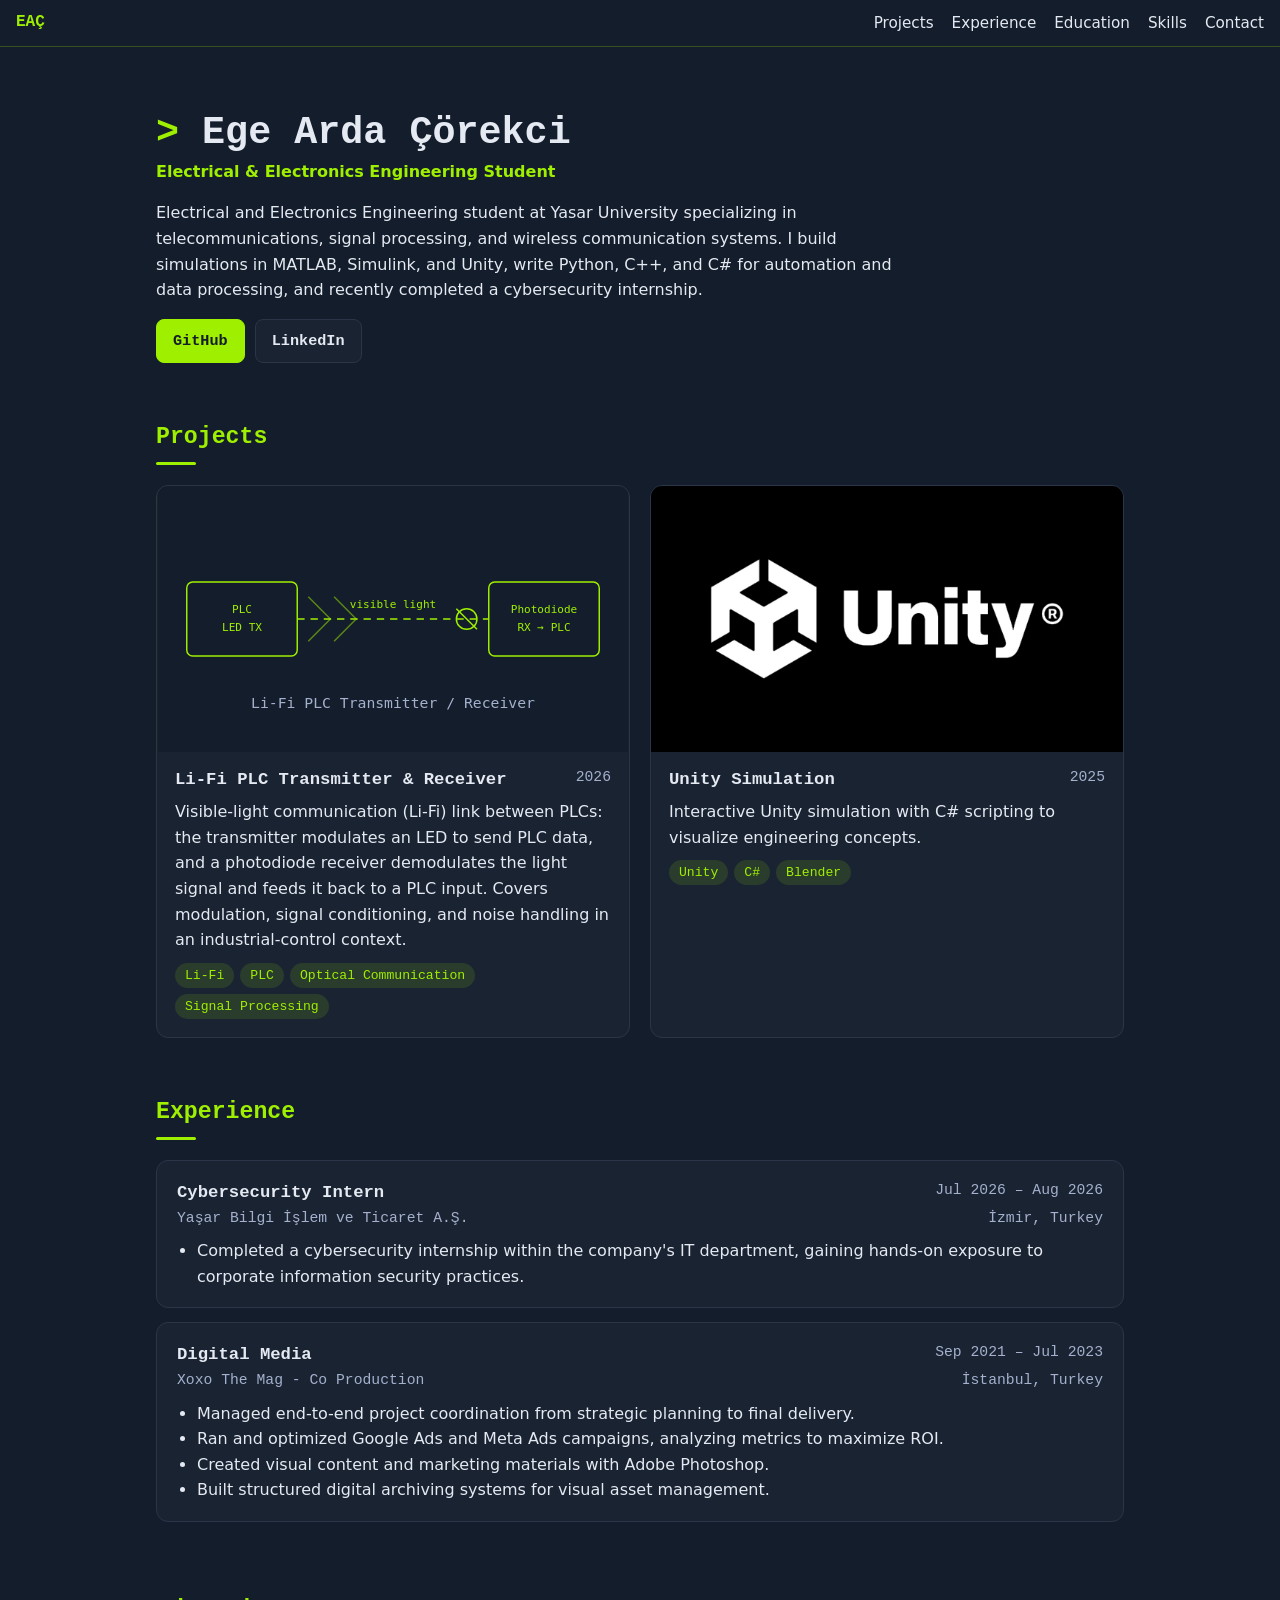
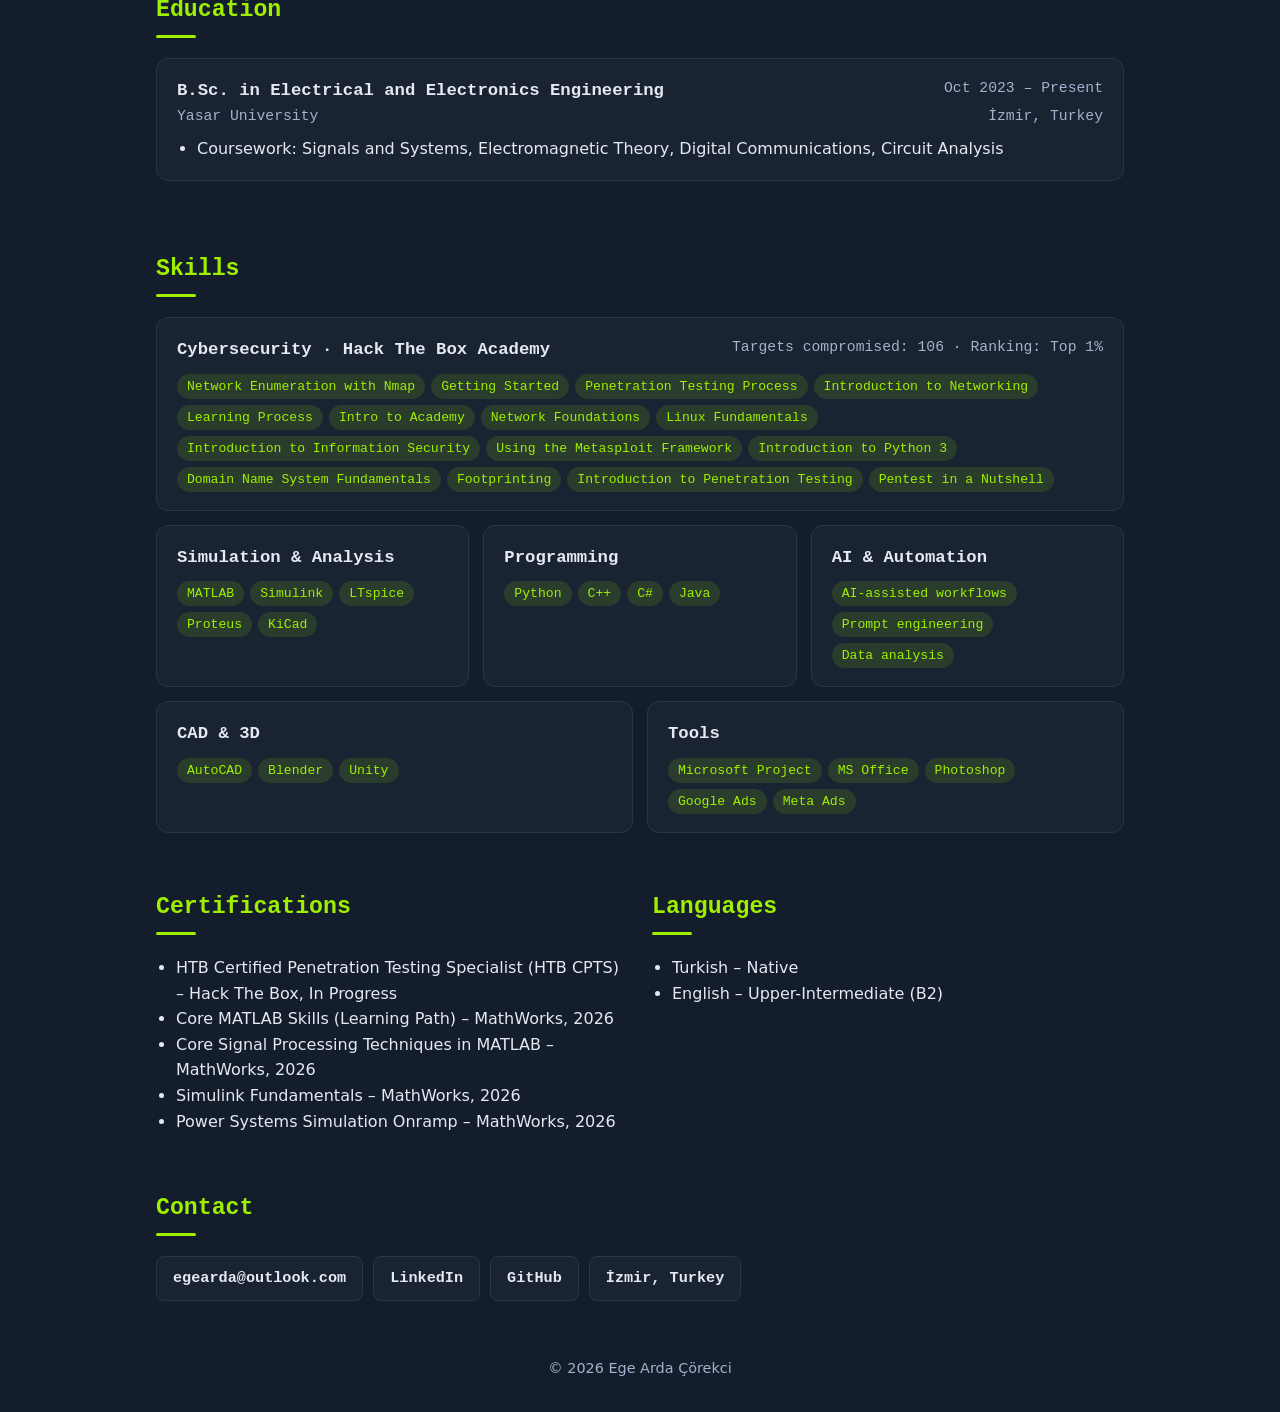
==== index.html @ 4c841ed8 "Update HTB stats Co-Authored-By: Claude Opus 5.5 <noreply@anthropic.com>" ====
<!doctype html>
<html lang="en">
<head>
  <meta charset="utf-8">
  <meta name="viewport" content="width=device-width, initial-scale=1">
  <title>Ege Arda Çörekci</title>
  <meta name="description" content="Ege Arda Çörekci – Electrical & Electronics Engineering student. Education, experience, skills and project portfolio.">
  <link rel="stylesheet" href="style.css?v=6">
</head>
<body>
  <header class="nav">
    <a class="brand" href="#top">EAÇ</a>
    <nav>
      <a href="#projects">Projects</a>
      <a href="#experience">Experience</a>
      <a href="#education">Education</a>
      <a href="#skills">Skills</a>
      <a href="#contact">Contact</a>
    </nav>
  </header>

  <main id="top">
    <section class="hero">
      <div>
        <h1 id="name"></h1>
        <p class="subtitle" id="title"></p>
        <p id="summary"></p>
        <div class="actions" id="actions"></div>
      </div>
    </section>

    <section id="projects"><h2>Projects</h2><div class="grid" id="projects-list"></div></section>
    <section id="experience"><h2>Experience</h2><div id="experience-list"></div></section>
    <section id="education"><h2>Education</h2><div id="education-list"></div></section>
    <section id="skills"><h2>Skills</h2><div class="skills" id="skills-list"></div></section>
    <section id="extra">
      <div class="two">
        <div><h2>Certifications</h2><ul id="cert-list"></ul></div>
        <div><h2>Languages</h2><ul id="lang-list"></ul></div>
      </div>
    </section>
    <section id="contact"><h2>Contact</h2><div id="contact-list" class="contact"></div></section>
  </main>

  <footer>© <span id="year"></span> Ege Arda Çörekci</footer>

  <div class="lightbox" id="lightbox" hidden>
    <button aria-label="Close">×</button>
    <img alt="">
  </div>

  <script src="data.js?v=6"></script>
  <script src="main.js?v=6"></script>
</body>
</html>
---- style.css ----
/* Hack The Box inspired palette */
:root {
  --bg: #141d2b; --surface: #1a2332; --text: #e4e9f2; --muted: #a4b1cd;
  --accent: #9fef00; --accent-soft: rgba(159, 239, 0, .12); --border: #2a3547;
  --red: #ff3e3e; --on-accent: #141d2b;
  --mono: "Fira Code", "Cascadia Code", Consolas, monospace;
  color-scheme: dark;
}
h1, h2, h3, .brand, .btn, .tag, .meta { font-family: var(--mono); }
::selection { background: var(--accent); color: var(--on-accent); }
.card:hover { border-color: rgba(159, 239, 0, .45); }
.hero h1::before { content: "> "; color: var(--accent); }

.stats { display: flex; flex-wrap: wrap; gap: 8px; margin-bottom: 16px; }
.modules { display: grid; grid-template-columns: repeat(auto-fit, minmax(290px, 1fr)); gap: 12px; }
.module { margin: 0; padding: 14px 16px; }
.module h3 { font-size: .95rem; }
.tag.off { background: rgba(255, 62, 62, .12); color: var(--red); }
.bar { height: 6px; background: var(--bg); border-radius: 3px; margin: 12px 0 6px; overflow: hidden; }
.bar span { display: block; height: 100%; background: var(--accent); border-radius: 3px; }
* { box-sizing: border-box; }
html { scroll-behavior: smooth; }
body { margin: 0; background: var(--bg); color: var(--text);
  font: 16px/1.6 system-ui, -apple-system, "Segoe UI", Roboto, sans-serif; }
a { color: var(--accent); }
main { max-width: 1000px; margin: 0 auto; padding: 0 16px; }
section { padding: 48px 0 8px; scroll-margin-top: 56px; }
h2 { font-size: 1.45rem; margin: 0 0 20px; }
h2::after { content: ""; display: block; width: 40px; height: 3px; background: var(--accent); margin-top: 6px; border-radius: 2px; }
h3 { margin: 0; font-size: 1.08rem; }

.nav { position: sticky; top: 0; z-index: 10; display: flex; align-items: center; justify-content: space-between;
  gap: 16px; padding: 10px 16px; background: var(--bg); border-bottom: 1px solid var(--border); }
.brand { font-weight: 800; text-decoration: none; }
.nav nav { display: flex; gap: 18px; overflow-x: auto; }
.nav nav a { color: var(--text); text-decoration: none; font-size: .95rem; white-space: nowrap; }
.nav nav a:hover { color: var(--accent); }

.hero { display: flex; gap: 32px; align-items: center; padding-top: 56px; }
.hero h1 { margin: 0; font-size: 2.4rem; line-height: 1.15; }
.subtitle { color: var(--accent); font-weight: 600; margin: 4px 0 10px; }
.actions { display: flex; flex-wrap: wrap; gap: 10px; margin-top: 16px; }
.btn { padding: 9px 16px; border-radius: 8px; border: 1px solid var(--border); background: var(--surface);
  color: var(--text); text-decoration: none; font-weight: 600; font-size: .95rem; }
.btn:hover { border-color: var(--accent); }
.btn.primary { background: var(--accent); border-color: var(--accent); color: var(--on-accent); }

.card { background: var(--surface); border: 1px solid var(--border); border-radius: 12px; padding: 18px 20px; margin-bottom: 14px; }
.row { display: flex; justify-content: space-between; gap: 4px 12px; flex-wrap: wrap; }
.meta { color: var(--muted); font-size: .92rem; }
.card ul { margin: 8px 0 0; padding-left: 20px; }

.grid { display: grid; grid-template-columns: repeat(auto-fit, minmax(290px, 1fr)); gap: 20px; }
.project { padding: 0; overflow: hidden; display: flex; flex-direction: column; margin: 0; }
.project .body { padding: 14px 18px 18px; }
.project p { margin: 6px 0 0; }
.cover { width: 100%; aspect-ratio: 16/9; object-fit: cover; display: block; cursor: zoom-in; background: var(--accent-soft); }
.thumbs { display: flex; gap: 6px; padding: 6px 6px 0; overflow-x: auto; }
.thumbs img { width: 64px; height: 40px; object-fit: cover; border-radius: 4px; cursor: zoom-in; }
.video { position: relative; aspect-ratio: 16/9; background: #000; cursor: pointer; border: 0; padding: 0; width: 100%; display: block; }
.video img { width: 100%; height: 100%; object-fit: cover; opacity: .85; }
.video span { position: absolute; inset: 0; display: grid; place-items: center; color: #fff; font-size: 3rem; }
.video iframe { position: absolute; inset: 0; width: 100%; height: 100%; border: 0; }

.tags { display: flex; flex-wrap: wrap; gap: 6px; margin-top: 10px; }
.tag { background: var(--accent-soft); color: var(--accent); padding: 2px 10px; border-radius: 999px; font-size: .82rem; }
.skills { display: flex; flex-wrap: wrap; gap: 14px; }
.skills .card { flex: 1 1 260px; }
.skills .card { margin: 0; }

.two { display: grid; grid-template-columns: 1fr 1fr; gap: 24px; }
.two ul { margin: 0; padding-left: 20px; }
.contact { display: flex; flex-wrap: wrap; gap: 10px; }

.lightbox { position: fixed; inset: 0; background: rgba(0,0,0,.9); display: grid; place-items: center; z-index: 50; }
.lightbox[hidden] { display: none; }
.lightbox img { max-width: 92vw; max-height: 88vh; border-radius: 6px; }
.lightbox button { position: absolute; top: 10px; right: 18px; font-size: 2.4rem; background: none; border: 0; color: #fff; cursor: pointer; }

footer { text-align: center; color: var(--muted); padding: 48px 16px 32px; font-size: .9rem; }

@media (max-width: 700px) {
  .hero { flex-direction: column; text-align: center; padding-top: 32px; }
  .actions { justify-content: center; }
  .hero h1 { font-size: 1.9rem; }
  .two { grid-template-columns: 1fr; }
  .brand { display: none; }
}

/* Skills: Hack The Box card spans the full row */
.skills .wide { flex-basis: 100%; }
.tag.done { background: var(--accent); color: var(--on-accent); font-weight: 600; }
.hero { padding-top: 64px; }
.hero > div { max-width: 760px; }
h2 { color: var(--accent); }
.nav { border-bottom-color: rgba(159, 239, 0, .25); }
.nav nav a:hover, .brand { color: var(--accent); }
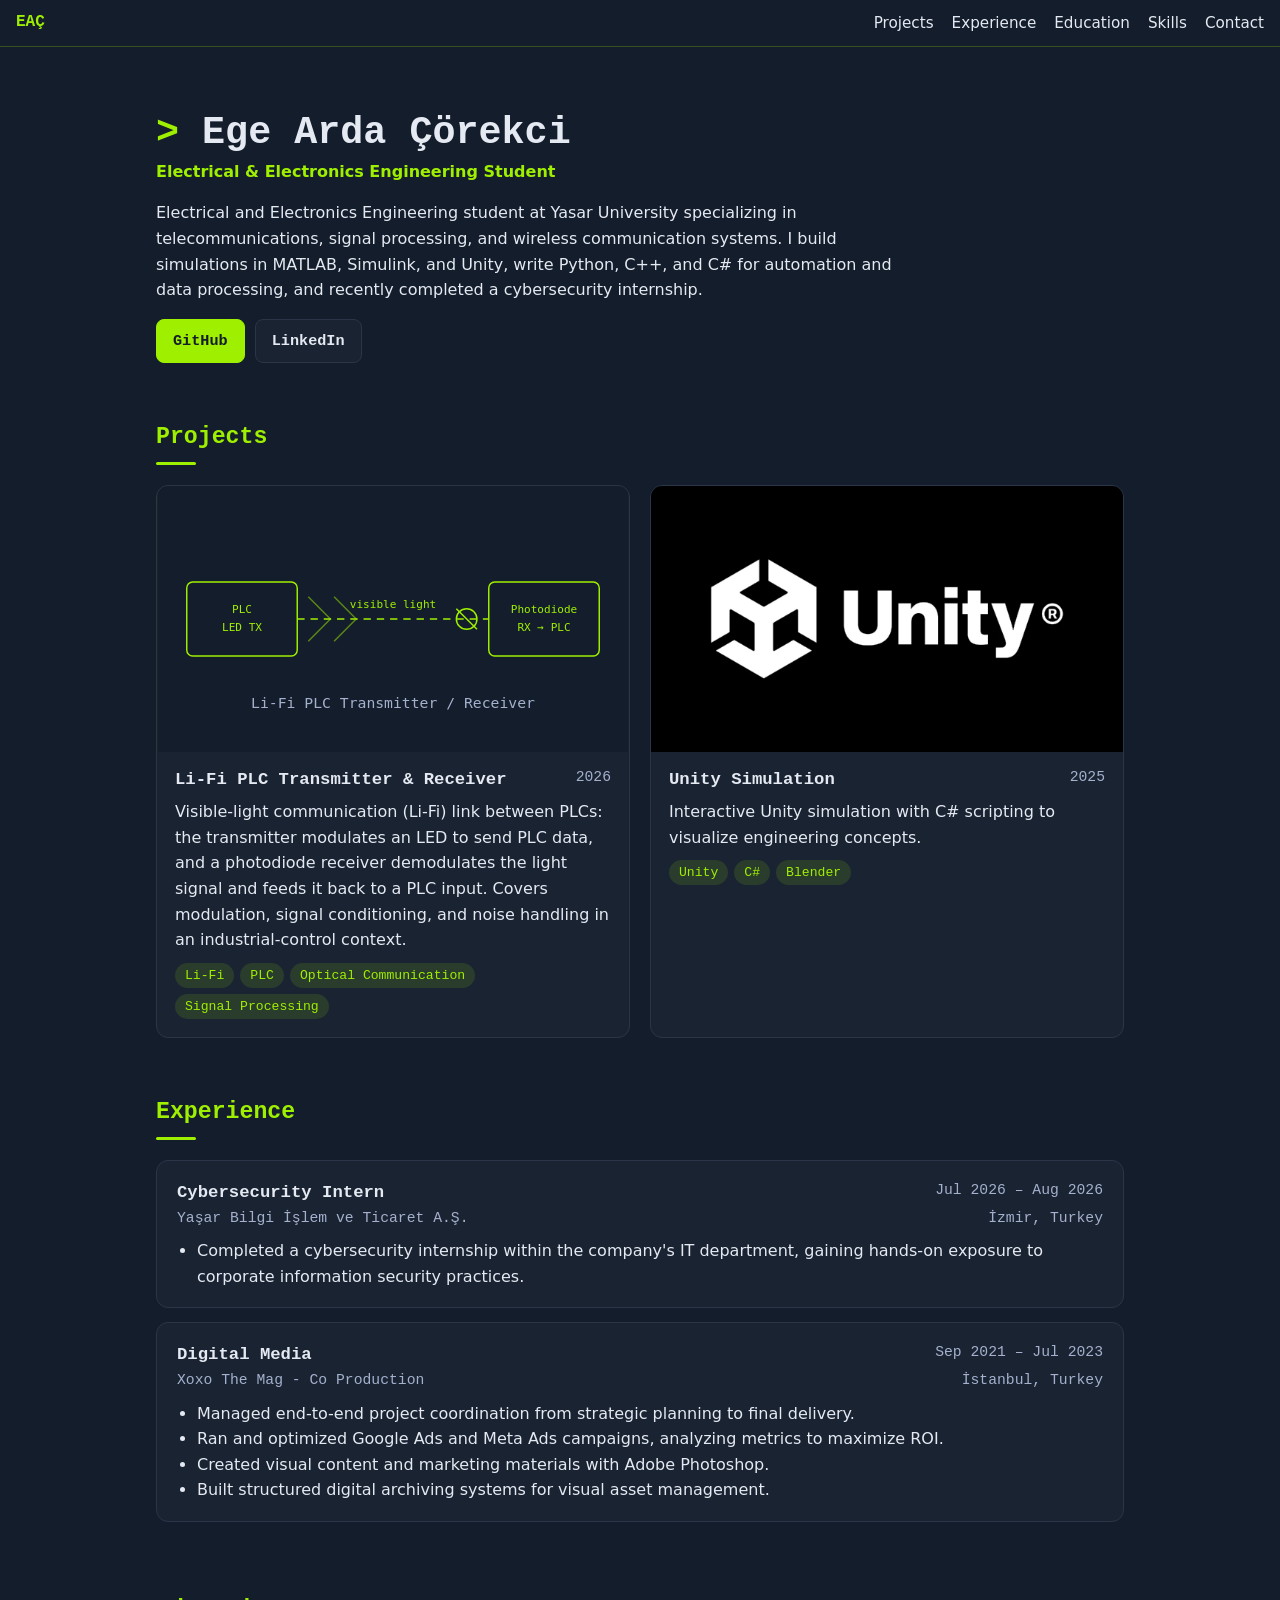
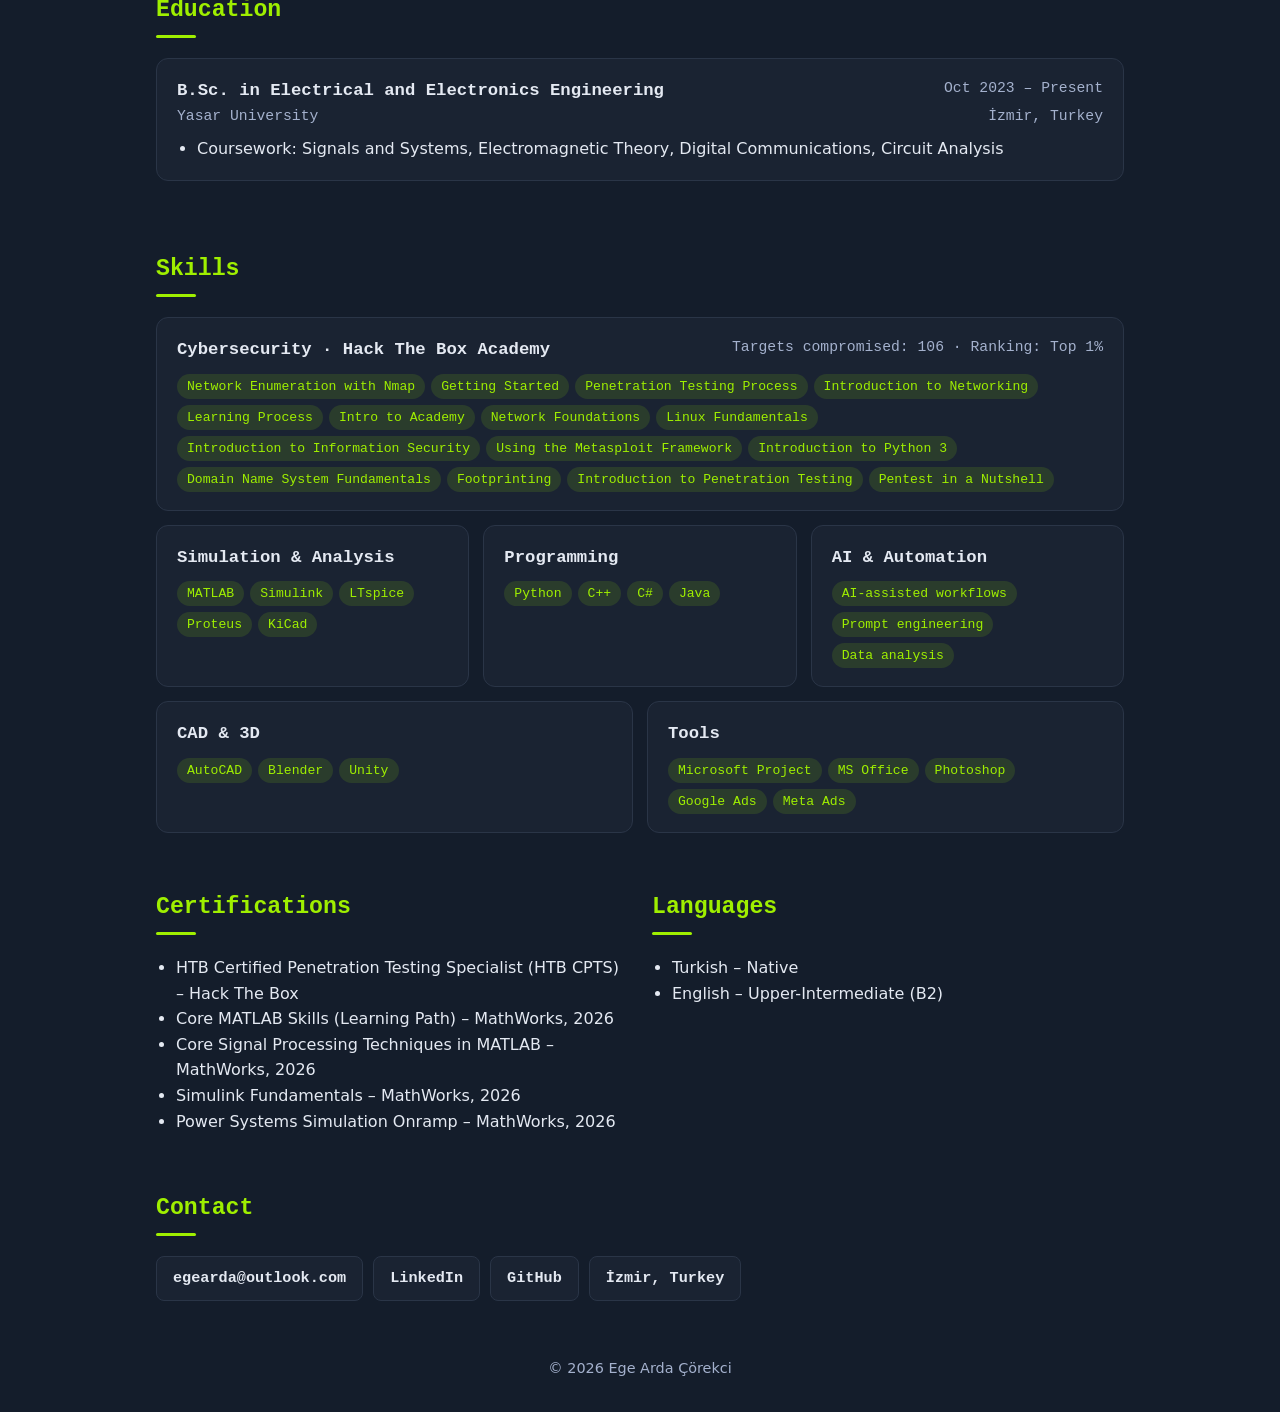
==== commit b688a803: "Remove 'In Progress' from HTB CPTS Co-Authored-By: Claude Opus 5.5 <noreply@anthropic.com>" ====
--- a/index.html
+++ b/index.html
@@ -5,7 +5,7 @@
   <meta name="viewport" content="width=device-width, initial-scale=1">
   <title>Ege Arda Çörekci</title>
   <meta name="description" content="Ege Arda Çörekci – Electrical & Electronics Engineering student. Education, experience, skills and project portfolio.">
-  <link rel="stylesheet" href="style.css?v=6">
+  <link rel="stylesheet" href="style.css?v=7">
 </head>
 <body>
   <header class="nav">
@@ -49,7 +49,7 @@
     <img alt="">
   </div>
 
-  <script src="data.js?v=6"></script>
-  <script src="main.js?v=6"></script>
+  <script src="data.js?v=7"></script>
+  <script src="main.js?v=7"></script>
 </body>
 </html>
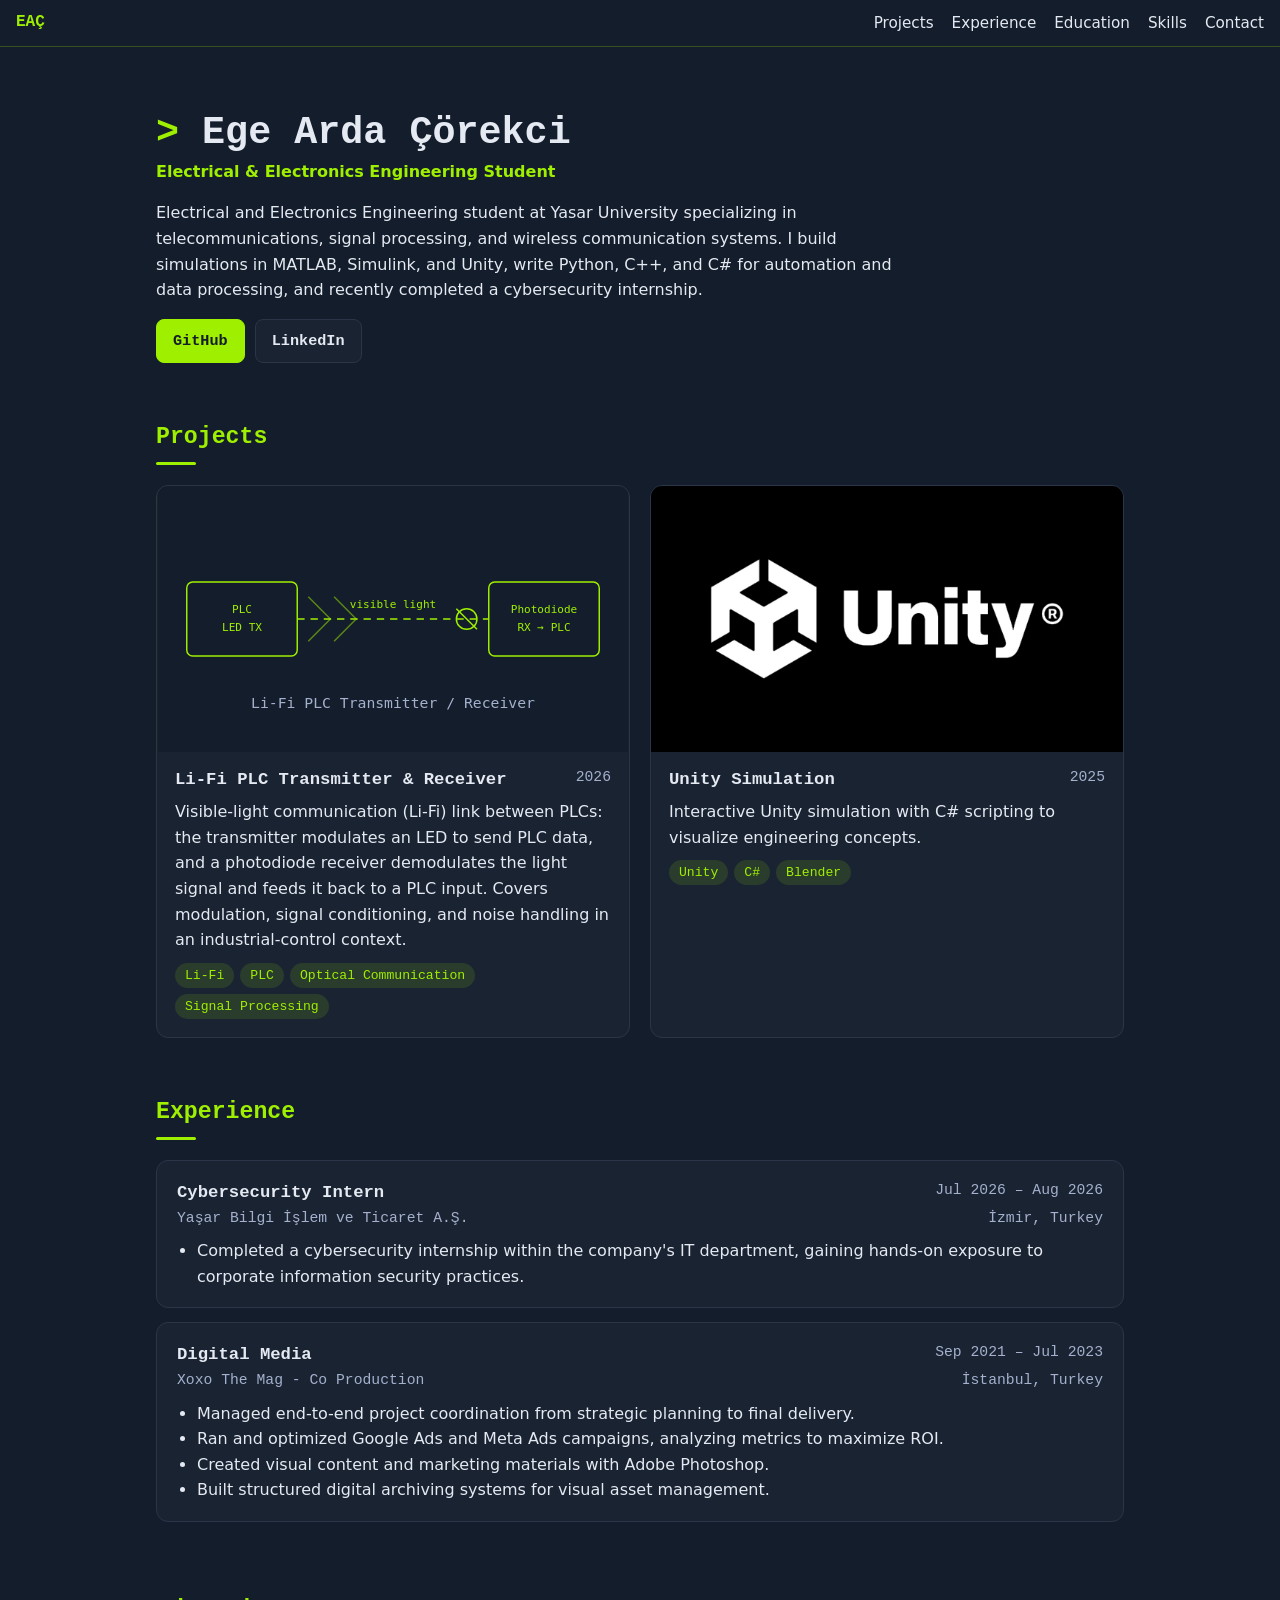
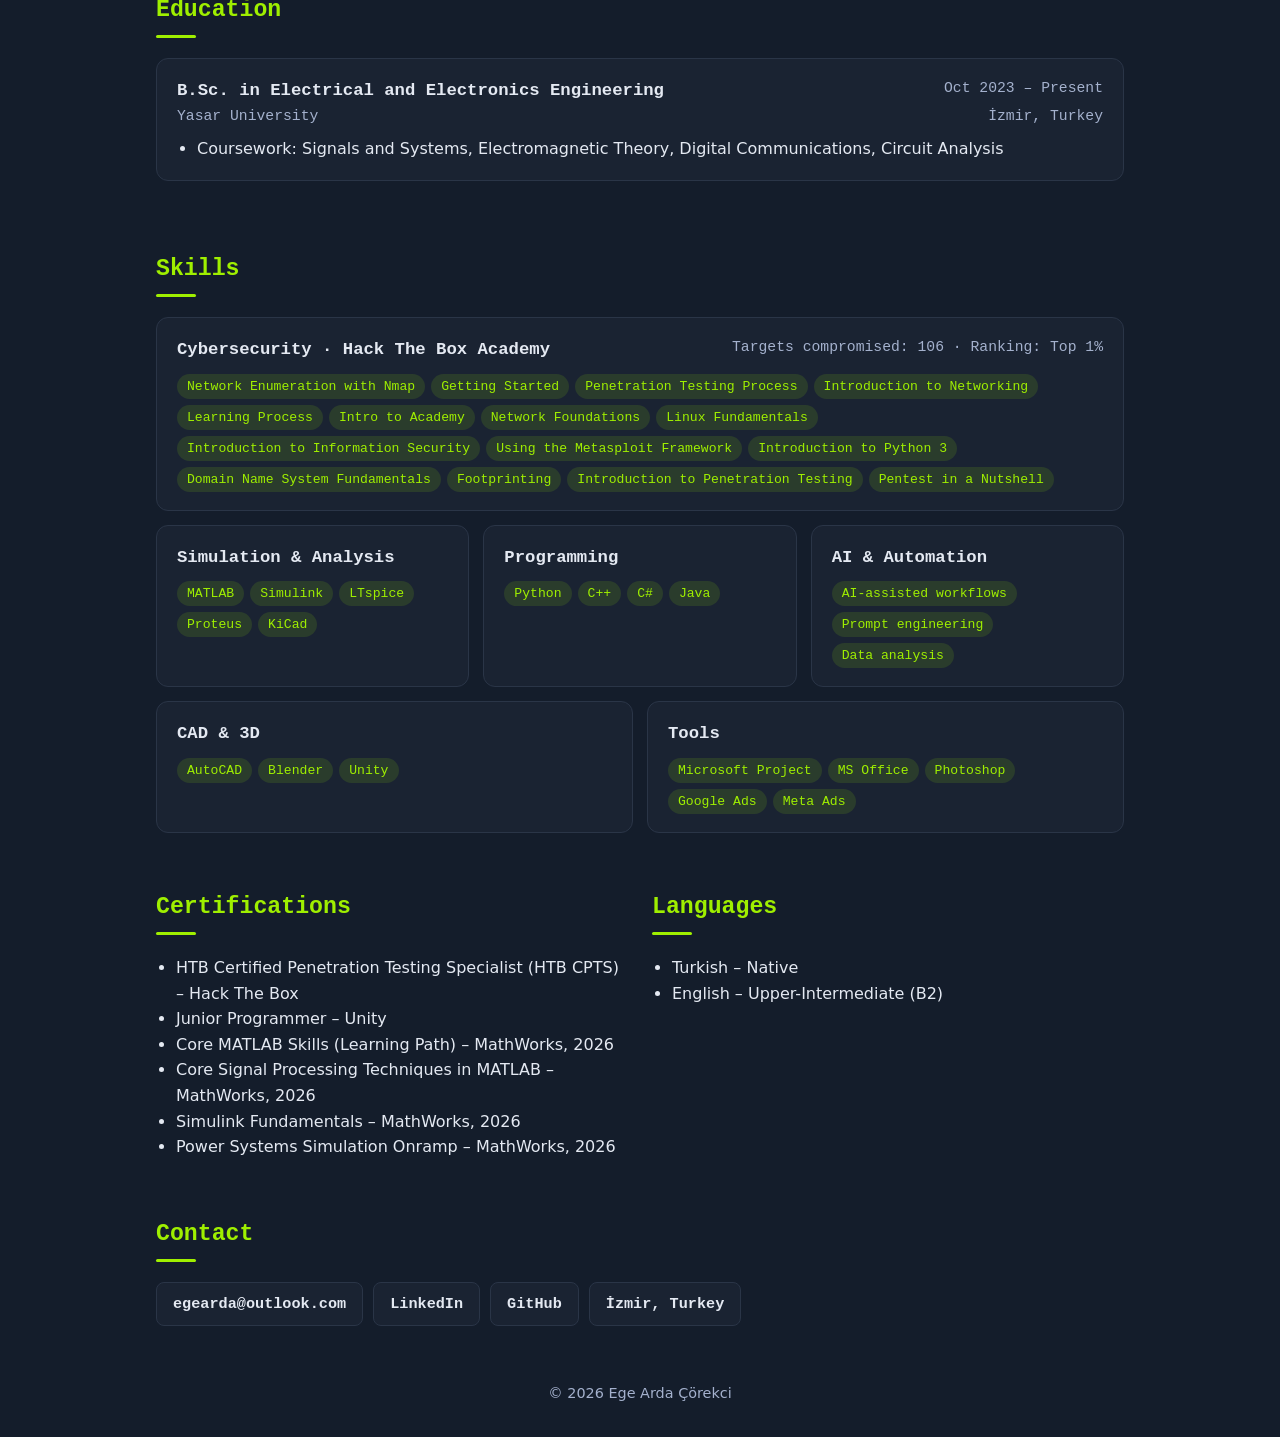
==== commit 34ba16e9: "Add Unity Junior Programmer certification Co-Authored-By: Claude Opus 5.5 <noreply@anthropic.com>" ====
--- a/index.html
+++ b/index.html
@@ -5,7 +5,7 @@
   <meta name="viewport" content="width=device-width, initial-scale=1">
   <title>Ege Arda Çörekci</title>
   <meta name="description" content="Ege Arda Çörekci – Electrical & Electronics Engineering student. Education, experience, skills and project portfolio.">
-  <link rel="stylesheet" href="style.css?v=7">
+  <link rel="stylesheet" href="style.css?v=8">
 </head>
 <body>
   <header class="nav">
@@ -49,7 +49,7 @@
     <img alt="">
   </div>
 
-  <script src="data.js?v=7"></script>
-  <script src="main.js?v=7"></script>
+  <script src="data.js?v=8"></script>
+  <script src="main.js?v=8"></script>
 </body>
 </html>
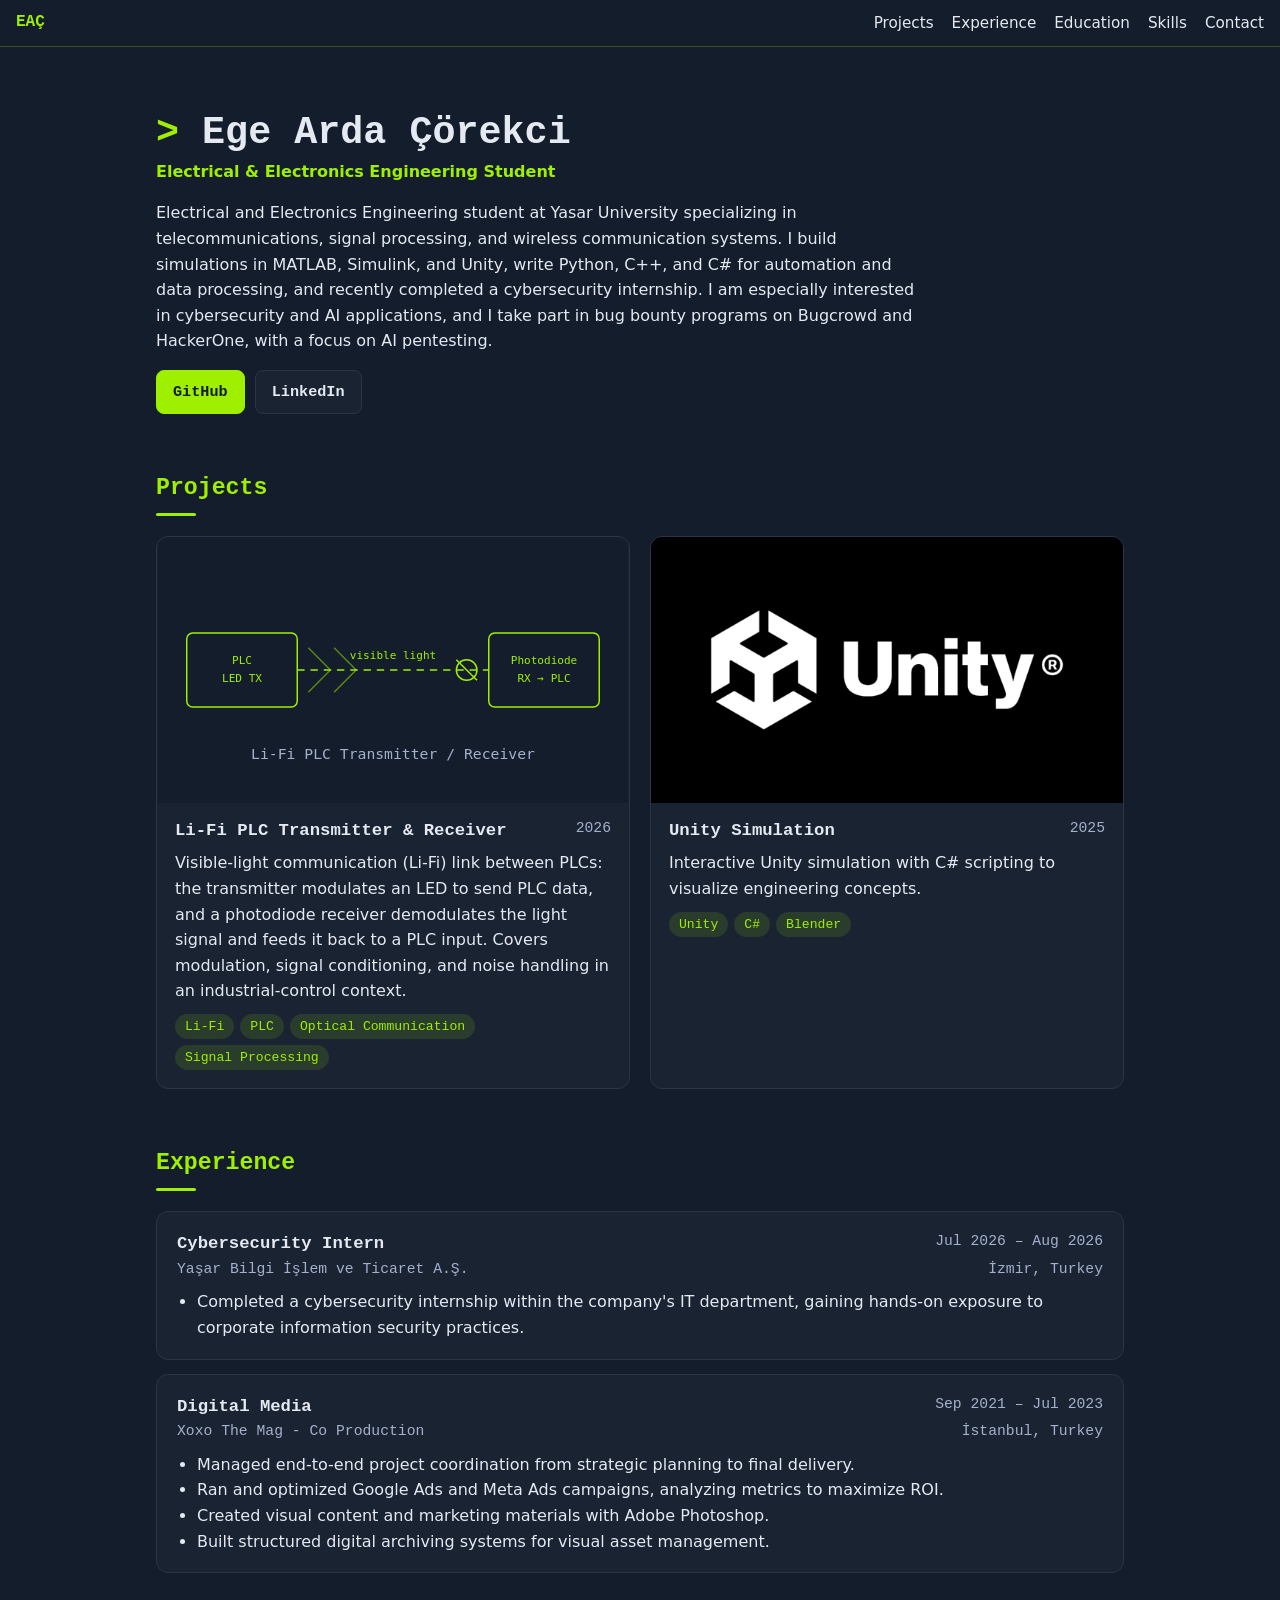
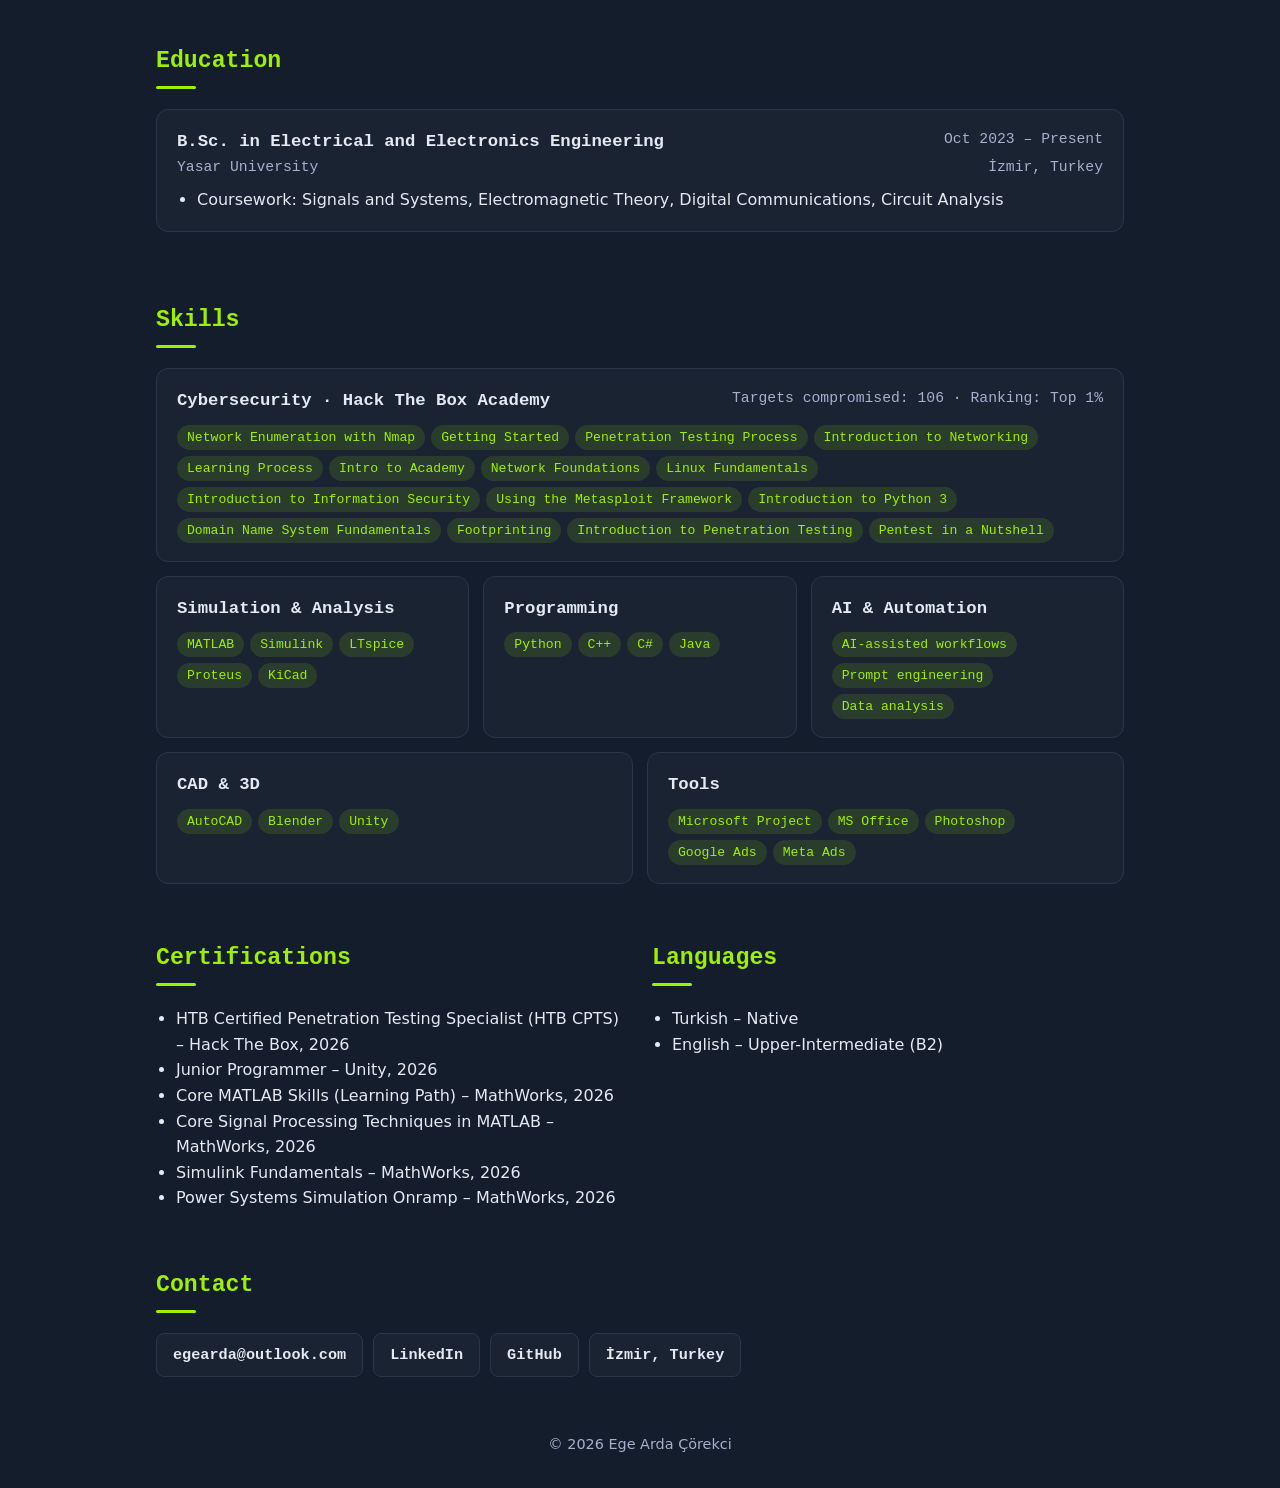
==== commit 07ec983e: "Add cert years, mention bug bounty and AI pentesting in summary Co-Authored-By: Claude Opus 5.5 <nor" ====
--- a/index.html
+++ b/index.html
@@ -5,7 +5,7 @@
   <meta name="viewport" content="width=device-width, initial-scale=1">
   <title>Ege Arda Çörekci</title>
   <meta name="description" content="Ege Arda Çörekci – Electrical & Electronics Engineering student. Education, experience, skills and project portfolio.">
-  <link rel="stylesheet" href="style.css?v=8">
+  <link rel="stylesheet" href="style.css?v=9">
 </head>
 <body>
   <header class="nav">
@@ -49,7 +49,7 @@
     <img alt="">
   </div>
 
-  <script src="data.js?v=8"></script>
-  <script src="main.js?v=8"></script>
+  <script src="data.js?v=9"></script>
+  <script src="main.js?v=9"></script>
 </body>
 </html>
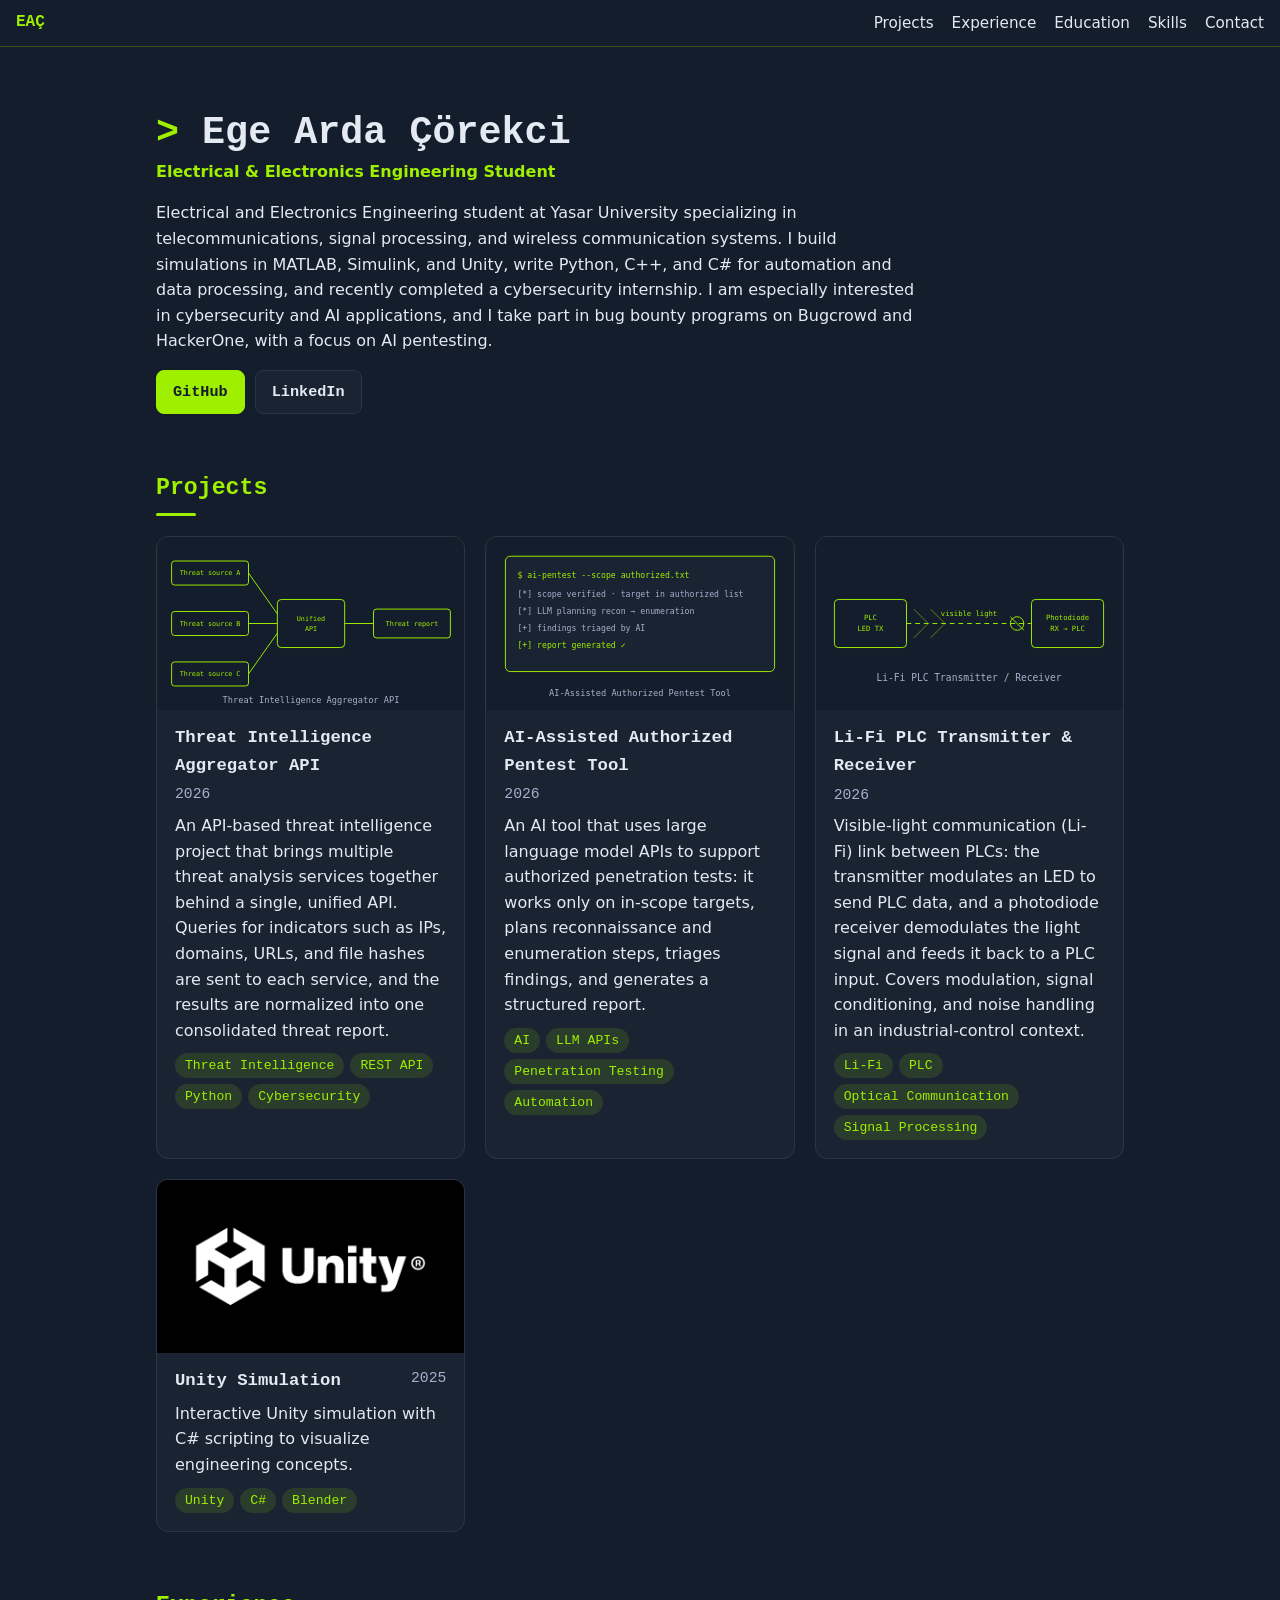
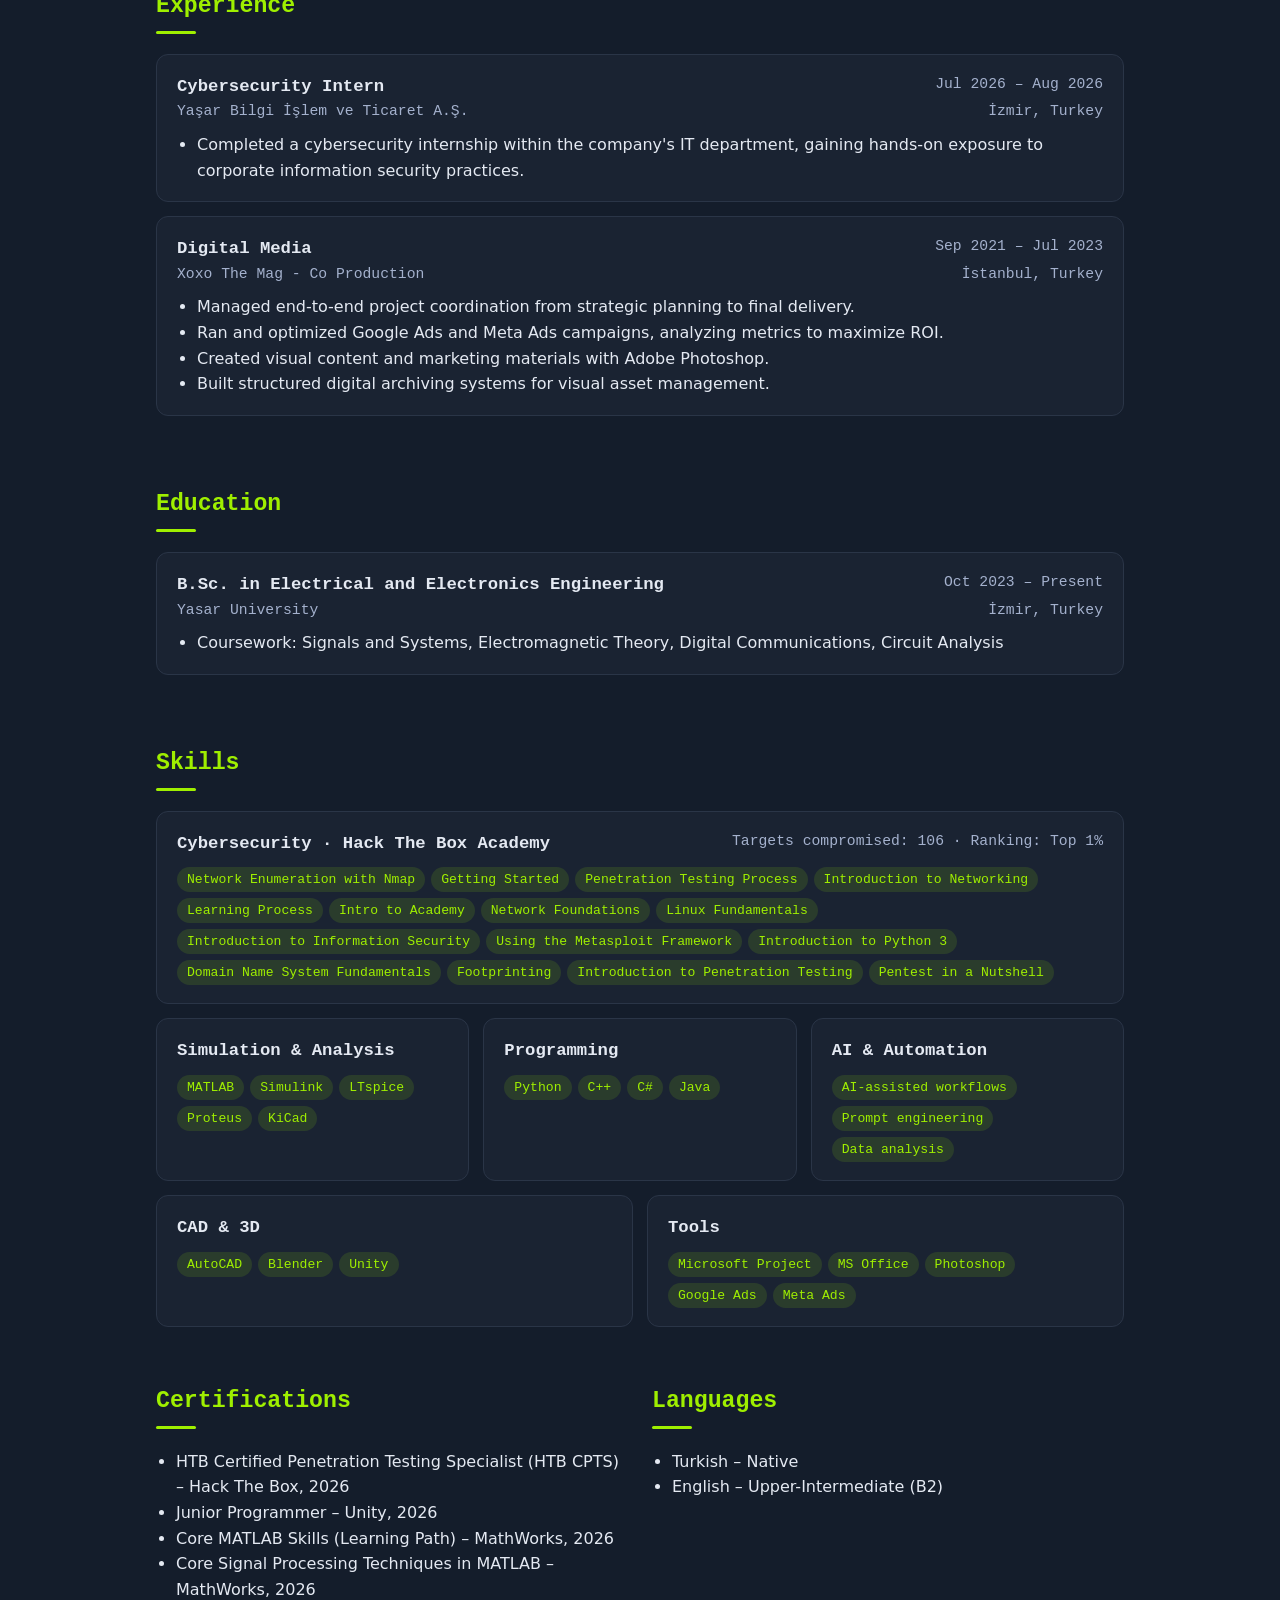
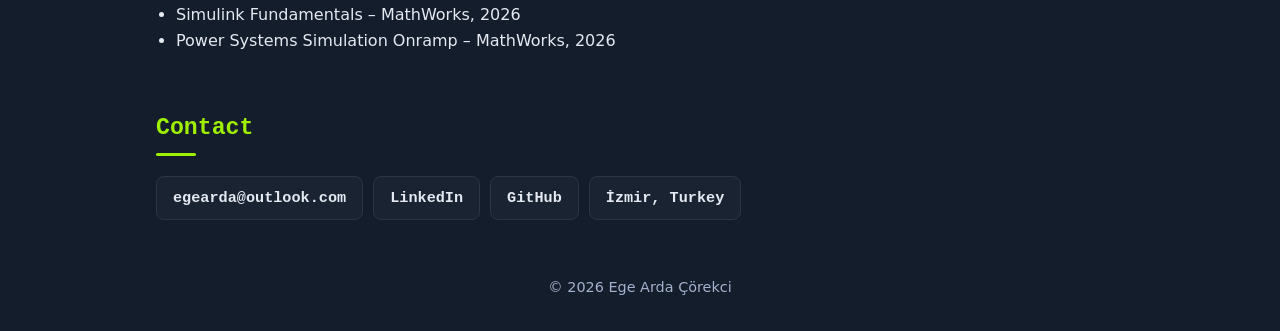
==== commit 381c213c: "Add threat intel API and AI pentest tool projects Co-Authored-By: Claude Opus 5.5 <noreply@anthropic" ====
--- a/index.html
+++ b/index.html
@@ -5,7 +5,7 @@
   <meta name="viewport" content="width=device-width, initial-scale=1">
   <title>Ege Arda Çörekci</title>
   <meta name="description" content="Ege Arda Çörekci – Electrical & Electronics Engineering student. Education, experience, skills and project portfolio.">
-  <link rel="stylesheet" href="style.css?v=9">
+  <link rel="stylesheet" href="style.css?v=10">
 </head>
 <body>
   <header class="nav">
@@ -49,7 +49,7 @@
     <img alt="">
   </div>
 
-  <script src="data.js?v=9"></script>
-  <script src="main.js?v=9"></script>
+  <script src="data.js?v=10"></script>
+  <script src="main.js?v=10"></script>
 </body>
 </html>
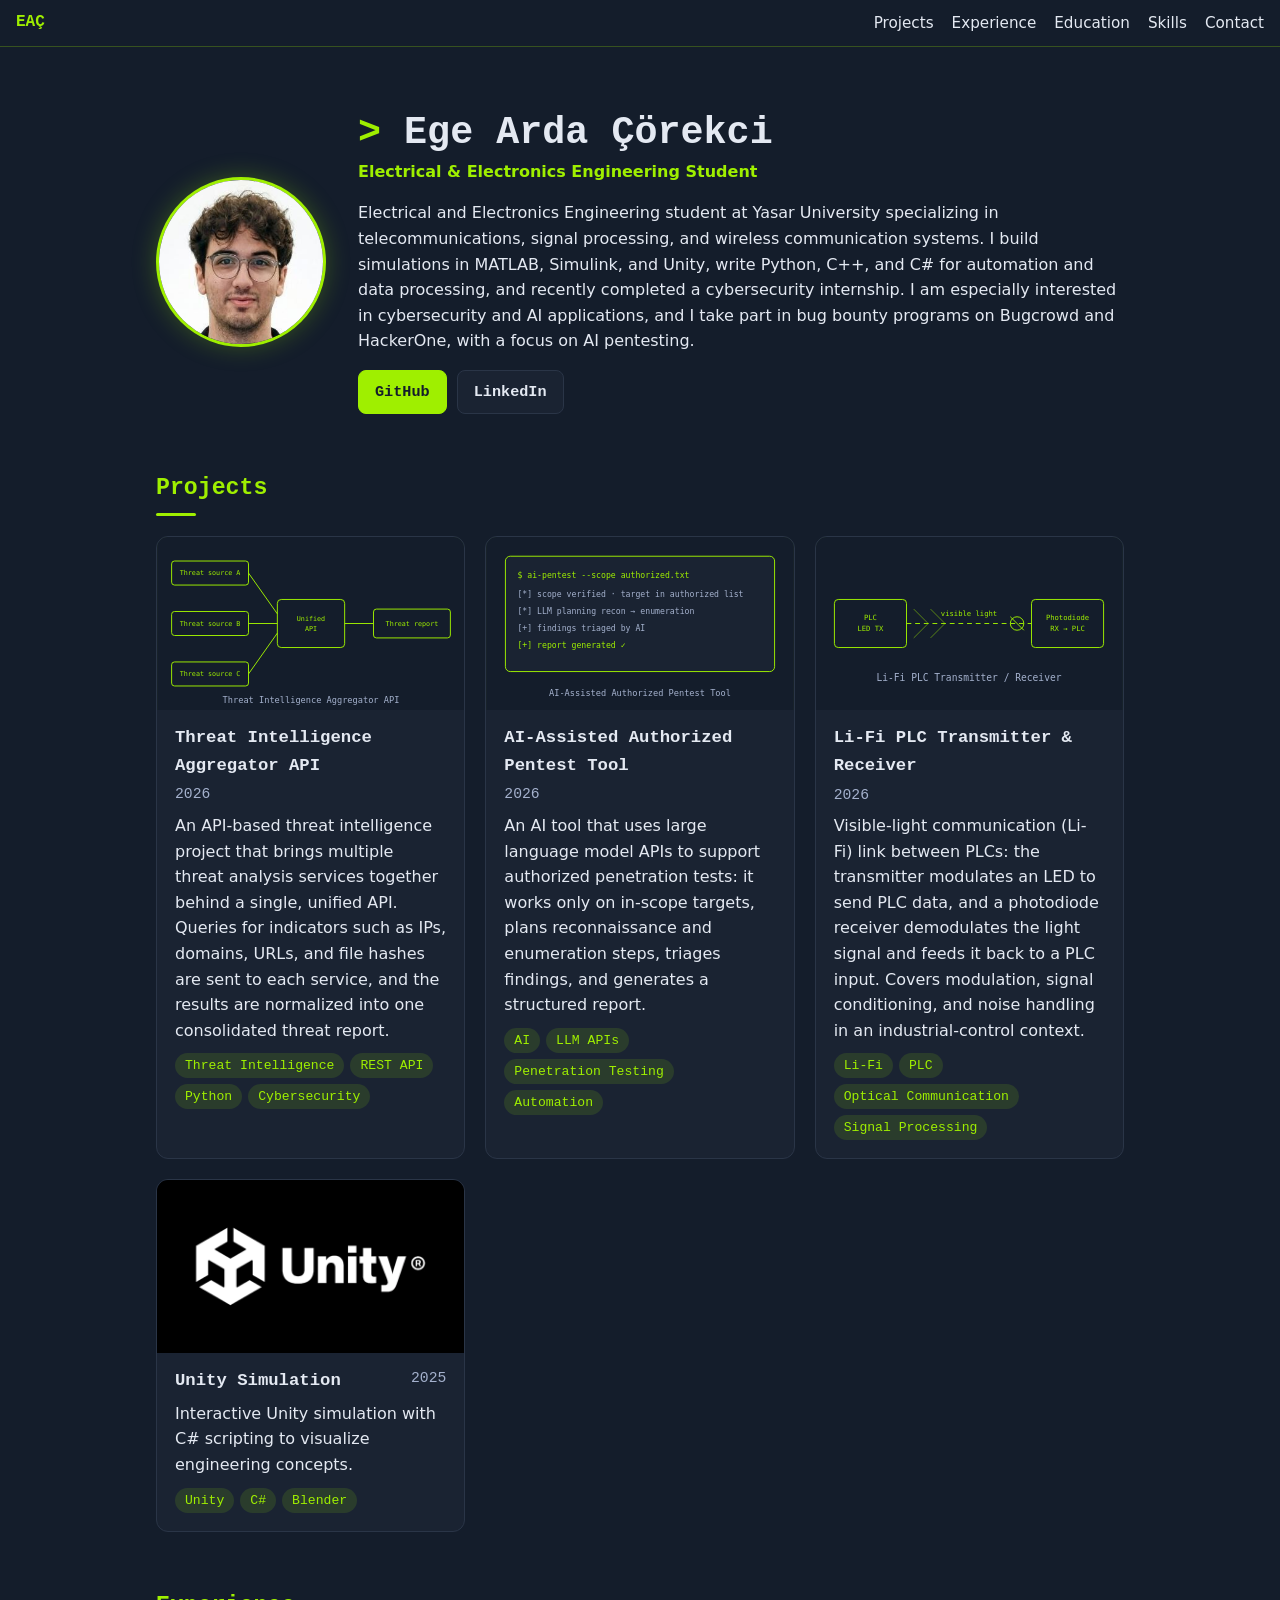
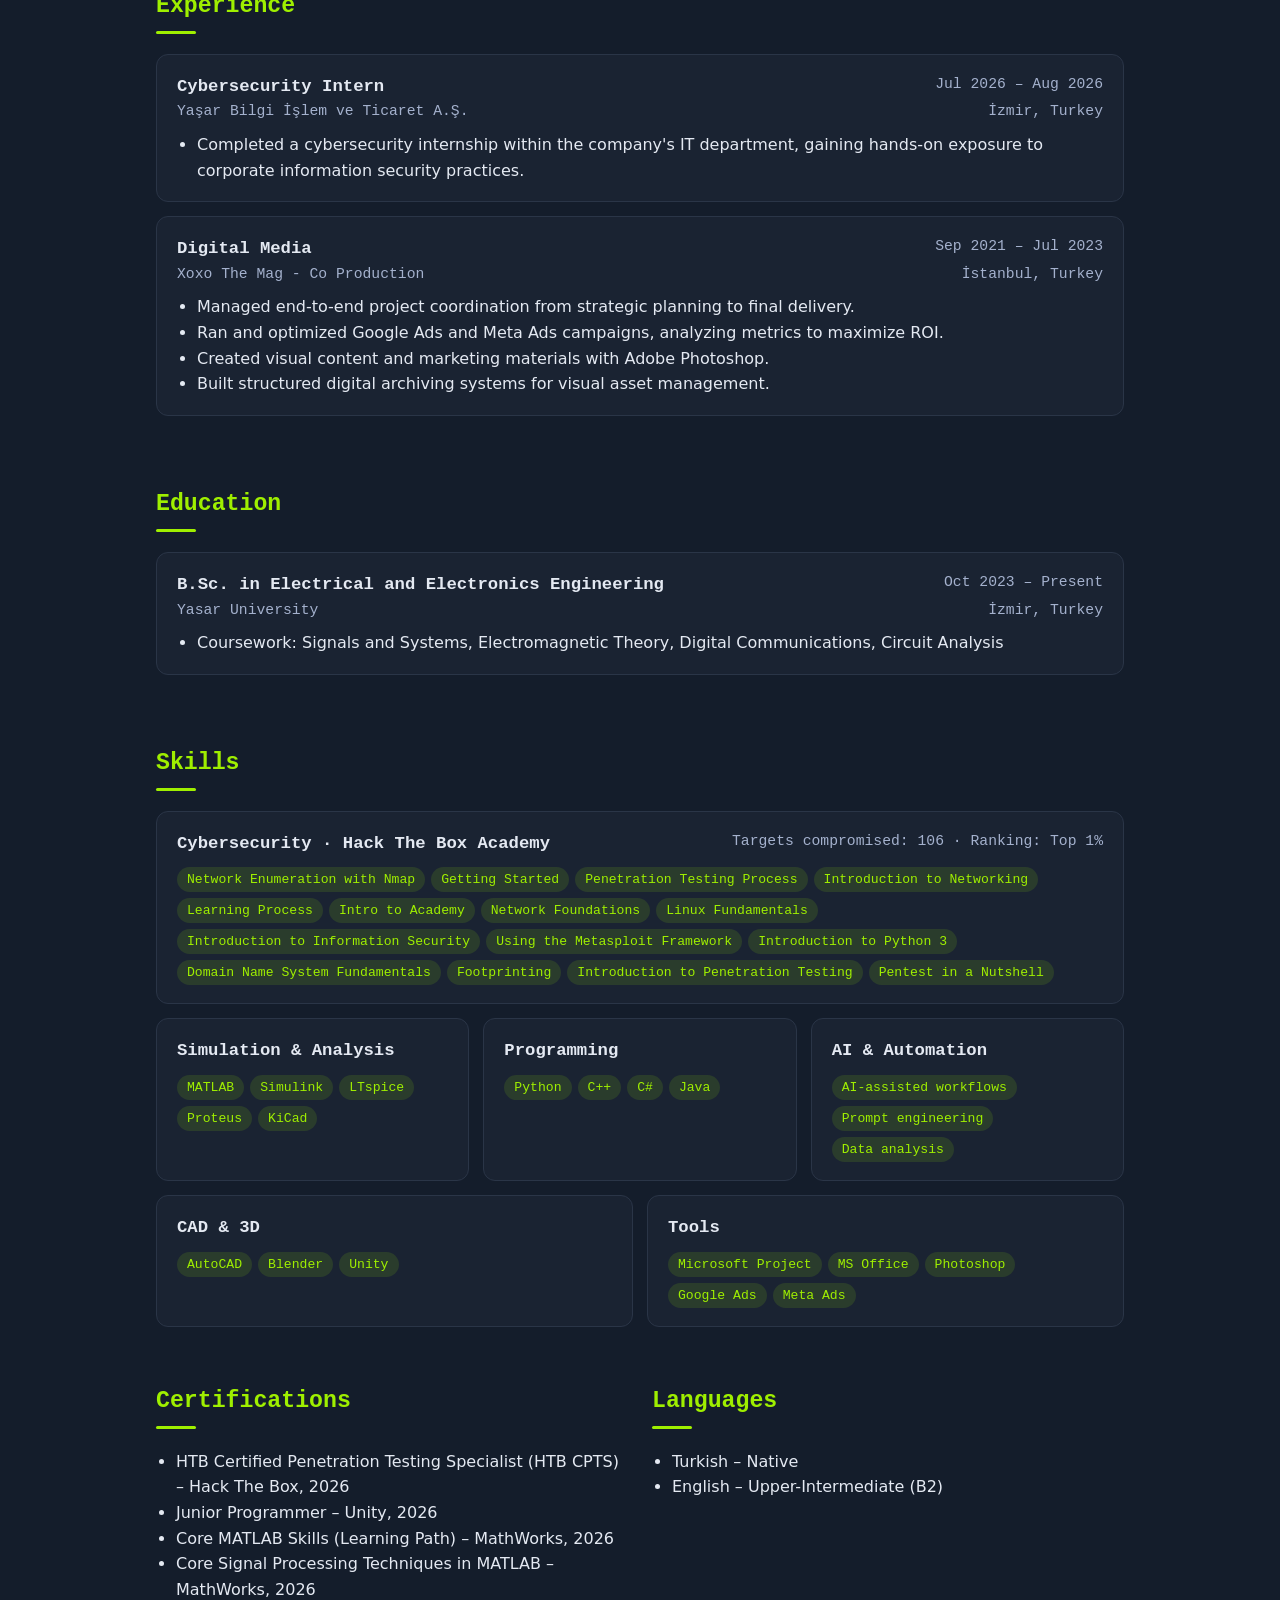
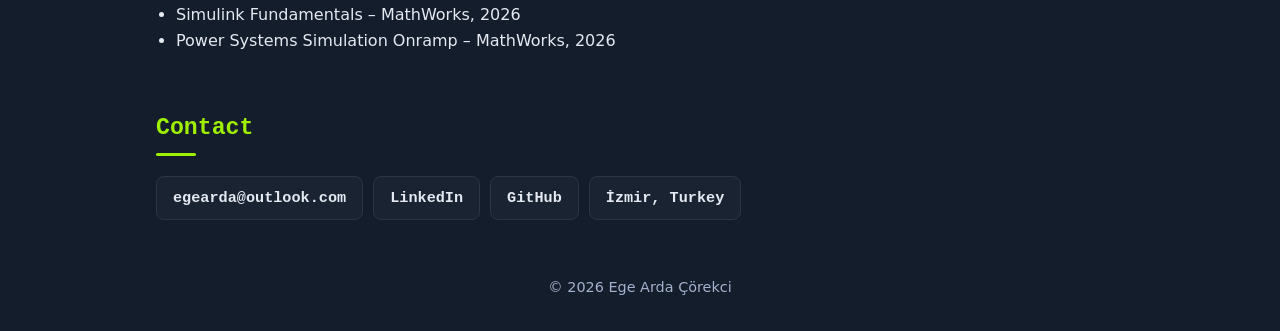
==== commit f60b816d: "Add profile photo to hero Co-Authored-By: Claude Opus 5.5 <noreply@anthropic.com>" ====
--- a/index.html
+++ b/index.html
@@ -5,7 +5,7 @@
   <meta name="viewport" content="width=device-width, initial-scale=1">
   <title>Ege Arda Çörekci</title>
   <meta name="description" content="Ege Arda Çörekci – Electrical & Electronics Engineering student. Education, experience, skills and project portfolio.">
-  <link rel="stylesheet" href="style.css?v=10">
+  <link rel="stylesheet" href="style.css?v=11">
 </head>
 <body>
   <header class="nav">
@@ -21,6 +21,7 @@
 
   <main id="top">
     <section class="hero">
+      <img class="avatar" src="assets/img/profile.jpg" alt="Ege Arda Çörekci" width="170" height="170">
       <div>
         <h1 id="name"></h1>
         <p class="subtitle" id="title"></p>
@@ -49,7 +50,7 @@
     <img alt="">
   </div>
 
-  <script src="data.js?v=10"></script>
-  <script src="main.js?v=10"></script>
+  <script src="data.js?v=11"></script>
+  <script src="main.js?v=11"></script>
 </body>
 </html>
--- a/style.css
+++ b/style.css
@@ -95,3 +95,7 @@
 h2 { color: var(--accent); }
 .nav { border-bottom-color: rgba(159, 239, 0, .25); }
 .nav nav a:hover, .brand { color: var(--accent); }
+
+.avatar { width: 170px; height: 170px; border-radius: 50%; object-fit: cover; flex-shrink: 0;
+  border: 3px solid var(--accent); box-shadow: 0 0 24px rgba(159, 239, 0, .25); }
+@media (max-width: 700px) { .avatar { width: 130px; height: 130px; } }
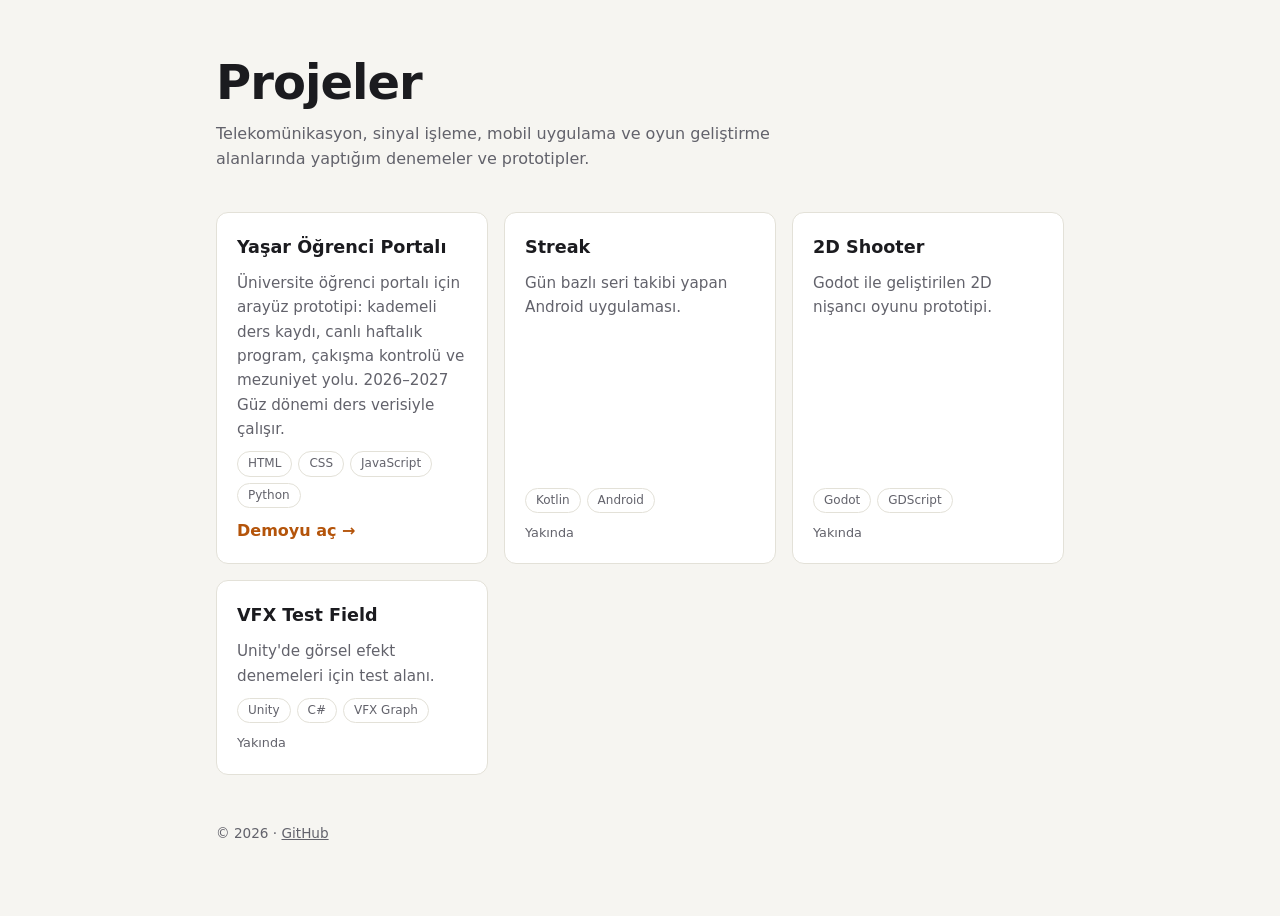
==== commit 1307be65: "Proje vitrini ve Yasar ogrenci portali demosu Co-Authored-By: Claude Sonnet 5.5 <noreply@anthropic.c" ====
--- a/index.html
+++ b/index.html
@@ -1,56 +1,74 @@
 <!doctype html>
-<html lang="en">
+<html lang="tr">
 <head>
-  <meta charset="utf-8">
-  <meta name="viewport" content="width=device-width, initial-scale=1">
-  <title>Ege Arda Çörekci</title>
-  <meta name="description" content="Ege Arda Çörekci – Electrical & Electronics Engineering student. Education, experience, skills and project portfolio.">
-  <link rel="stylesheet" href="style.css?v=11">
+<meta charset="utf-8">
+<meta name="viewport" content="width=device-width, initial-scale=1">
+<title>egeardac · Projeler</title>
+<meta name="description" content="Elektrik-elektronik, yazılım ve oyun geliştirme projeleri.">
+<style>
+  :root{
+    --bg:#f6f5f1; --surface:#ffffff; --ink:#1b1b1f; --muted:#62626b; --line:#e3e1d8; --accent:#b4540a;
+  }
+  @media (prefers-color-scheme: dark){
+    :root:not([data-theme="light"]){
+      --bg:#121214; --surface:#1b1b1f; --ink:#ececee; --muted:#9a9aa5; --line:#2c2c33; --accent:#f0a05a;
+    }
+  }
+  *{box-sizing:border-box}
+  body{margin:0;background:var(--bg);color:var(--ink);font:16px/1.6 system-ui,-apple-system,"Segoe UI",Roboto,sans-serif}
+  main{max-width:880px;margin:0 auto;padding:56px 16px 72px}
+  h1{font-size:clamp(2rem,6vw,3rem);line-height:1.1;margin:0 0 12px;letter-spacing:-.02em}
+  .lead{color:var(--muted);max-width:56ch;margin:0 0 40px}
+  .grid{display:grid;gap:16px;grid-template-columns:repeat(auto-fill,minmax(260px,1fr))}
+  .card{background:var(--surface);border:1px solid var(--line);border-radius:12px;padding:20px;display:flex;flex-direction:column;gap:10px}
+  .card h2{font-size:1.1rem;margin:0}
+  .card p{margin:0;color:var(--muted);font-size:.95rem;flex:1}
+  .tags{display:flex;flex-wrap:wrap;gap:6px;padding:0;margin:0;list-style:none}
+  .tags li{font-size:.75rem;border:1px solid var(--line);border-radius:999px;padding:2px 10px;color:var(--muted)}
+  a.btn{align-self:flex-start;color:var(--accent);font-weight:600;text-decoration:none}
+  a.btn:hover,a.btn:focus-visible{text-decoration:underline}
+  .soon{align-self:flex-start;font-size:.8rem;color:var(--muted)}
+  footer{margin-top:48px;color:var(--muted);font-size:.85rem}
+  footer a{color:inherit}
+</style>
 </head>
 <body>
-  <header class="nav">
-    <a class="brand" href="#top">EAÇ</a>
-    <nav>
-      <a href="#projects">Projects</a>
-      <a href="#experience">Experience</a>
-      <a href="#education">Education</a>
-      <a href="#skills">Skills</a>
-      <a href="#contact">Contact</a>
-    </nav>
-  </header>
+<main>
+  <h1>Projeler</h1>
+  <p class="lead">Telekomünikasyon, sinyal işleme, mobil uygulama ve oyun geliştirme alanlarında yaptığım denemeler ve prototipler.</p>
 
-  <main id="top">
-    <section class="hero">
-      <img class="avatar" src="assets/img/profile.jpg" alt="Ege Arda Çörekci" width="170" height="170">
-      <div>
-        <h1 id="name"></h1>
-        <p class="subtitle" id="title"></p>
-        <p id="summary"></p>
-        <div class="actions" id="actions"></div>
-      </div>
-    </section>
+  <section class="grid" aria-label="Proje listesi">
+    <article class="card">
+      <h2>Yaşar Öğrenci Portalı</h2>
+      <p>Üniversite öğrenci portalı için arayüz prototipi: kademeli ders kaydı, canlı haftalık program, çakışma kontrolü ve mezuniyet yolu. 2026–2027 Güz dönemi ders verisiyle çalışır.</p>
+      <ul class="tags"><li>HTML</li><li>CSS</li><li>JavaScript</li><li>Python</li></ul>
+      <a class="btn" href="yasar-ogrenci-portali/">Demoyu aç →</a>
+    </article>
 
-    <section id="projects"><h2>Projects</h2><div class="grid" id="projects-list"></div></section>
-    <section id="experience"><h2>Experience</h2><div id="experience-list"></div></section>
-    <section id="education"><h2>Education</h2><div id="education-list"></div></section>
-    <section id="skills"><h2>Skills</h2><div class="skills" id="skills-list"></div></section>
-    <section id="extra">
-      <div class="two">
-        <div><h2>Certifications</h2><ul id="cert-list"></ul></div>
-        <div><h2>Languages</h2><ul id="lang-list"></ul></div>
-      </div>
-    </section>
-    <section id="contact"><h2>Contact</h2><div id="contact-list" class="contact"></div></section>
-  </main>
+    <article class="card">
+      <h2>Streak</h2>
+      <p>Gün bazlı seri takibi yapan Android uygulaması.</p>
+      <ul class="tags"><li>Kotlin</li><li>Android</li></ul>
+      <span class="soon">Yakında</span>
+    </article>
 
-  <footer>© <span id="year"></span> Ege Arda Çörekci</footer>
+    <article class="card">
+      <h2>2D Shooter</h2>
+      <p>Godot ile geliştirilen 2D nişancı oyunu prototipi.</p>
+      <ul class="tags"><li>Godot</li><li>GDScript</li></ul>
+      <span class="soon">Yakında</span>
+    </article>
 
-  <div class="lightbox" id="lightbox" hidden>
-    <button aria-label="Close">×</button>
-    <img alt="">
-  </div>
+    <article class="card">
+      <h2>VFX Test Field</h2>
+      <p>Unity'de görsel efekt denemeleri için test alanı.</p>
+      <ul class="tags"><li>Unity</li><li>C#</li><li>VFX Graph</li></ul>
+      <span class="soon">Yakında</span>
+    </article>
+  </section>
 
-  <script src="data.js?v=11"></script>
-  <script src="main.js?v=11"></script>
+  <footer>© <span id="y"></span> · <a href="https://github.com/egeardac">GitHub</a></footer>
+</main>
+<script>document.getElementById('y').textContent=new Date().getFullYear()</script>
 </body>
 </html>
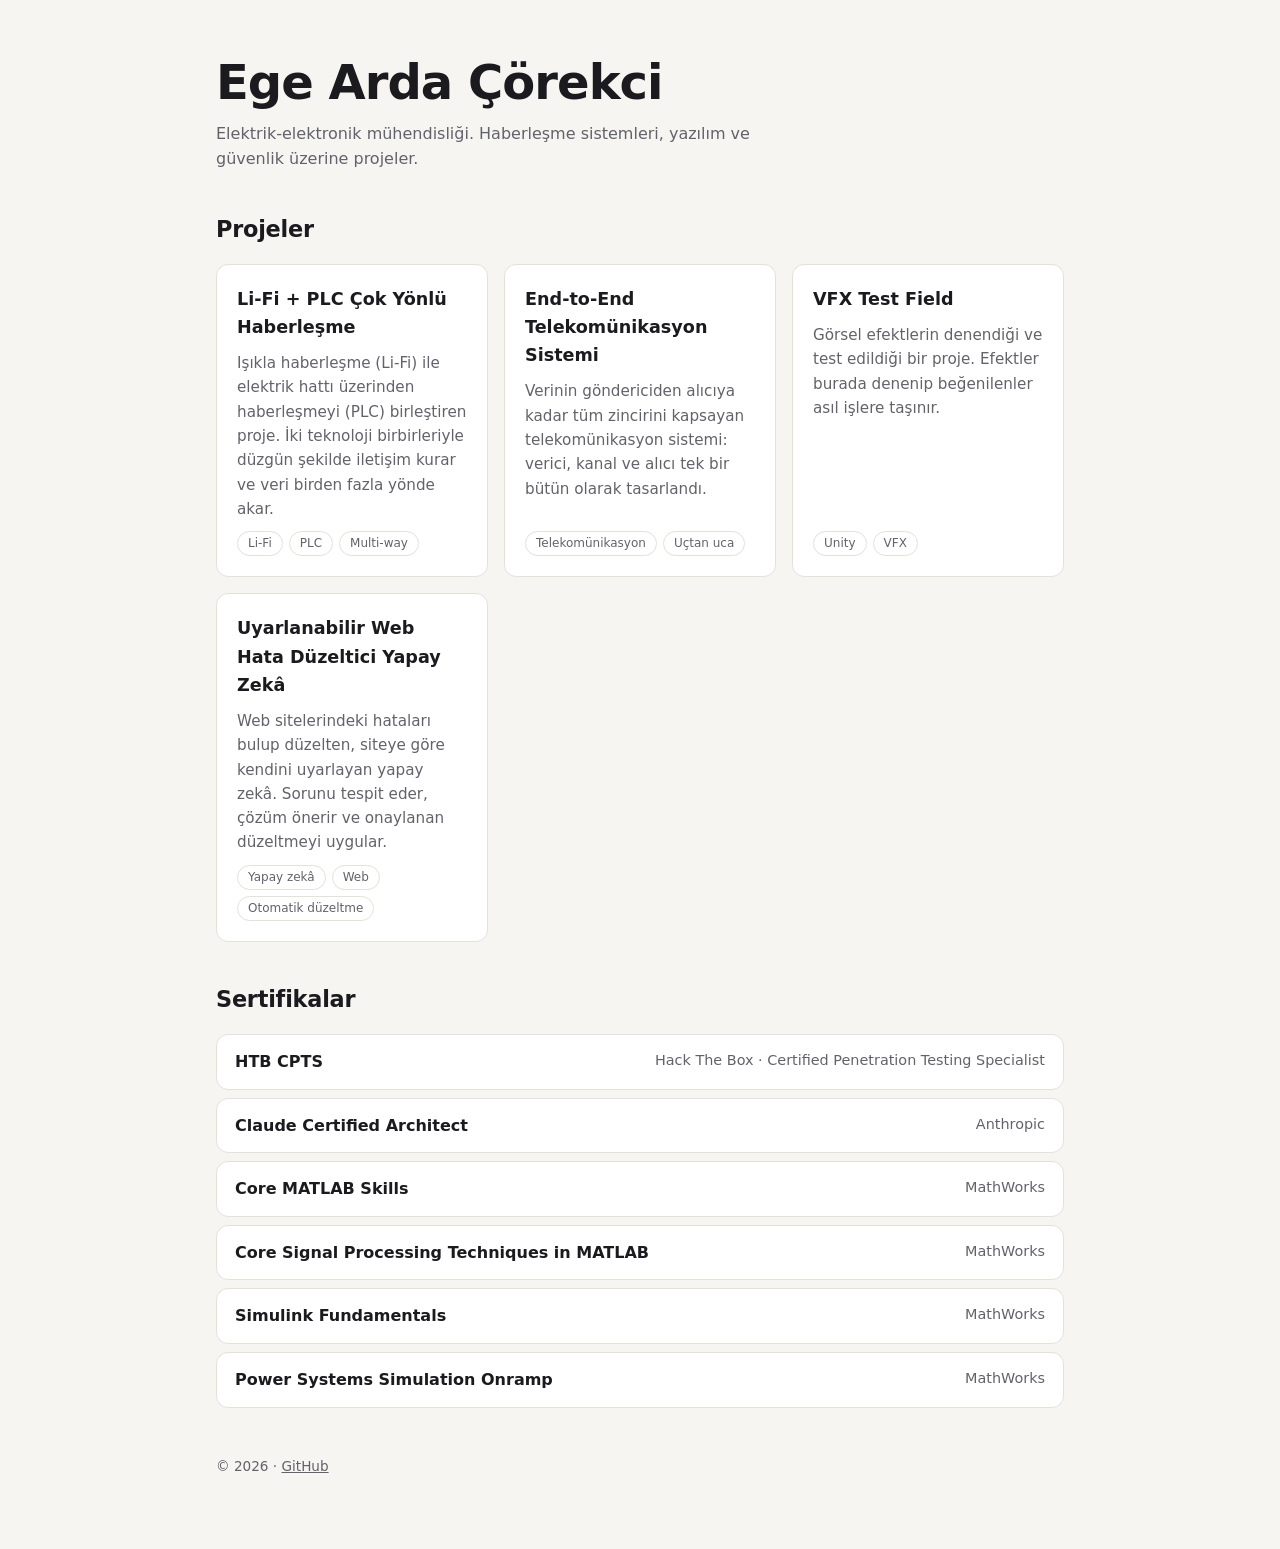
==== commit b6ed90ae: "Baslik, projeler ve sertifikalar bolumleri Co-Authored-By: Claude Sonnet 5.5 <noreply@anthropic.com>" ====
--- a/index.html
+++ b/index.html
@@ -3,8 +3,8 @@
 <head>
 <meta charset="utf-8">
 <meta name="viewport" content="width=device-width, initial-scale=1">
-<title>egeardac · Projeler</title>
-<meta name="description" content="Elektrik-elektronik, yazılım ve oyun geliştirme projeleri.">
+<title>Ege Arda Çörekci</title>
+<meta name="description" content="Ege Arda Çörekci — projeler ve sertifikalar.">
 <style>
   :root{
     --bg:#f6f5f1; --surface:#ffffff; --ink:#1b1b1f; --muted:#62626b; --line:#e3e1d8; --accent:#b4540a;
@@ -21,7 +21,11 @@
   .lead{color:var(--muted);max-width:56ch;margin:0 0 40px}
   .grid{display:grid;gap:16px;grid-template-columns:repeat(auto-fill,minmax(260px,1fr))}
   .card{background:var(--surface);border:1px solid var(--line);border-radius:12px;padding:20px;display:flex;flex-direction:column;gap:10px}
-  .card h2{font-size:1.1rem;margin:0}
+  .card h3{font-size:1.1rem;margin:0}
+  .sec{font-size:1.4rem;margin:40px 0 16px;letter-spacing:-.01em}
+  .certs{list-style:none;margin:0;padding:0;display:grid;gap:8px}
+  .certs li{background:var(--surface);border:1px solid var(--line);border-radius:12px;padding:14px 18px;display:flex;flex-wrap:wrap;justify-content:space-between;gap:4px 16px}
+  .certs span{color:var(--muted);font-size:.9rem}
   .card p{margin:0;color:var(--muted);font-size:.95rem;flex:1}
   .tags{display:flex;flex-wrap:wrap;gap:6px;padding:0;margin:0;list-style:none}
   .tags li{font-size:.75rem;border:1px solid var(--line);border-radius:999px;padding:2px 10px;color:var(--muted)}
@@ -34,37 +38,50 @@
 </head>
 <body>
 <main>
-  <h1>Projeler</h1>
-  <p class="lead">Telekomünikasyon, sinyal işleme, mobil uygulama ve oyun geliştirme alanlarında yaptığım denemeler ve prototipler.</p>
+  <header>
+    <h1>Ege Arda Çörekci</h1>
+    <p class="lead">Elektrik-elektronik mühendisliği. Haberleşme sistemleri, yazılım ve güvenlik üzerine projeler.</p>
+  </header>
 
-  <section class="grid" aria-label="Proje listesi">
-    <article class="card">
-      <h2>Yaşar Öğrenci Portalı</h2>
-      <p>Üniversite öğrenci portalı için arayüz prototipi: kademeli ders kaydı, canlı haftalık program, çakışma kontrolü ve mezuniyet yolu. 2026–2027 Güz dönemi ders verisiyle çalışır.</p>
-      <ul class="tags"><li>HTML</li><li>CSS</li><li>JavaScript</li><li>Python</li></ul>
-      <a class="btn" href="yasar-ogrenci-portali/">Demoyu aç →</a>
-    </article>
+  <section aria-labelledby="projeler">
+    <h2 class="sec" id="projeler">Projeler</h2>
+    <div class="grid">
+      <article class="card">
+        <h3>Li-Fi + PLC Çok Yönlü Haberleşme</h3>
+        <p>Işıkla haberleşme (Li-Fi) ile elektrik hattı üzerinden haberleşmeyi (PLC) birleştiren proje. İki teknoloji birbirleriyle düzgün şekilde iletişim kurar ve veri birden fazla yönde akar.</p>
+        <ul class="tags"><li>Li-Fi</li><li>PLC</li><li>Multi-way</li></ul>
+      </article>
 
-    <article class="card">
-      <h2>Streak</h2>
-      <p>Gün bazlı seri takibi yapan Android uygulaması.</p>
-      <ul class="tags"><li>Kotlin</li><li>Android</li></ul>
-      <span class="soon">Yakında</span>
-    </article>
+      <article class="card">
+        <h3>End-to-End Telekomünikasyon Sistemi</h3>
+        <p>Verinin göndericiden alıcıya kadar tüm zincirini kapsayan telekomünikasyon sistemi: verici, kanal ve alıcı tek bir bütün olarak tasarlandı.</p>
+        <ul class="tags"><li>Telekomünikasyon</li><li>Uçtan uca</li></ul>
+      </article>
 
-    <article class="card">
-      <h2>2D Shooter</h2>
-      <p>Godot ile geliştirilen 2D nişancı oyunu prototipi.</p>
-      <ul class="tags"><li>Godot</li><li>GDScript</li></ul>
-      <span class="soon">Yakında</span>
-    </article>
+      <article class="card">
+        <h3>VFX Test Field</h3>
+        <p>Görsel efektlerin denendiği ve test edildiği bir proje. Efektler burada denenip beğenilenler asıl işlere taşınır.</p>
+        <ul class="tags"><li>Unity</li><li>VFX</li></ul>
+      </article>
 
-    <article class="card">
-      <h2>VFX Test Field</h2>
-      <p>Unity'de görsel efekt denemeleri için test alanı.</p>
-      <ul class="tags"><li>Unity</li><li>C#</li><li>VFX Graph</li></ul>
-      <span class="soon">Yakında</span>
-    </article>
+      <article class="card">
+        <h3>Uyarlanabilir Web Hata Düzeltici Yapay Zekâ</h3>
+        <p>Web sitelerindeki hataları bulup düzelten, siteye göre kendini uyarlayan yapay zekâ. Sorunu tespit eder, çözüm önerir ve onaylanan düzeltmeyi uygular.</p>
+        <ul class="tags"><li>Yapay zekâ</li><li>Web</li><li>Otomatik düzeltme</li></ul>
+      </article>
+    </div>
+  </section>
+
+  <section aria-labelledby="sertifikalar">
+    <h2 class="sec" id="sertifikalar">Sertifikalar</h2>
+    <ul class="certs">
+      <li><strong>HTB CPTS</strong><span>Hack The Box · Certified Penetration Testing Specialist</span></li>
+      <li><strong>Claude Certified Architect</strong><span>Anthropic</span></li>
+      <li><strong>Core MATLAB Skills</strong><span>MathWorks</span></li>
+      <li><strong>Core Signal Processing Techniques in MATLAB</strong><span>MathWorks</span></li>
+      <li><strong>Simulink Fundamentals</strong><span>MathWorks</span></li>
+      <li><strong>Power Systems Simulation Onramp</strong><span>MathWorks</span></li>
+    </ul>
   </section>
 
   <footer>© <span id="y"></span> · <a href="https://github.com/egeardac">GitHub</a></footer>
